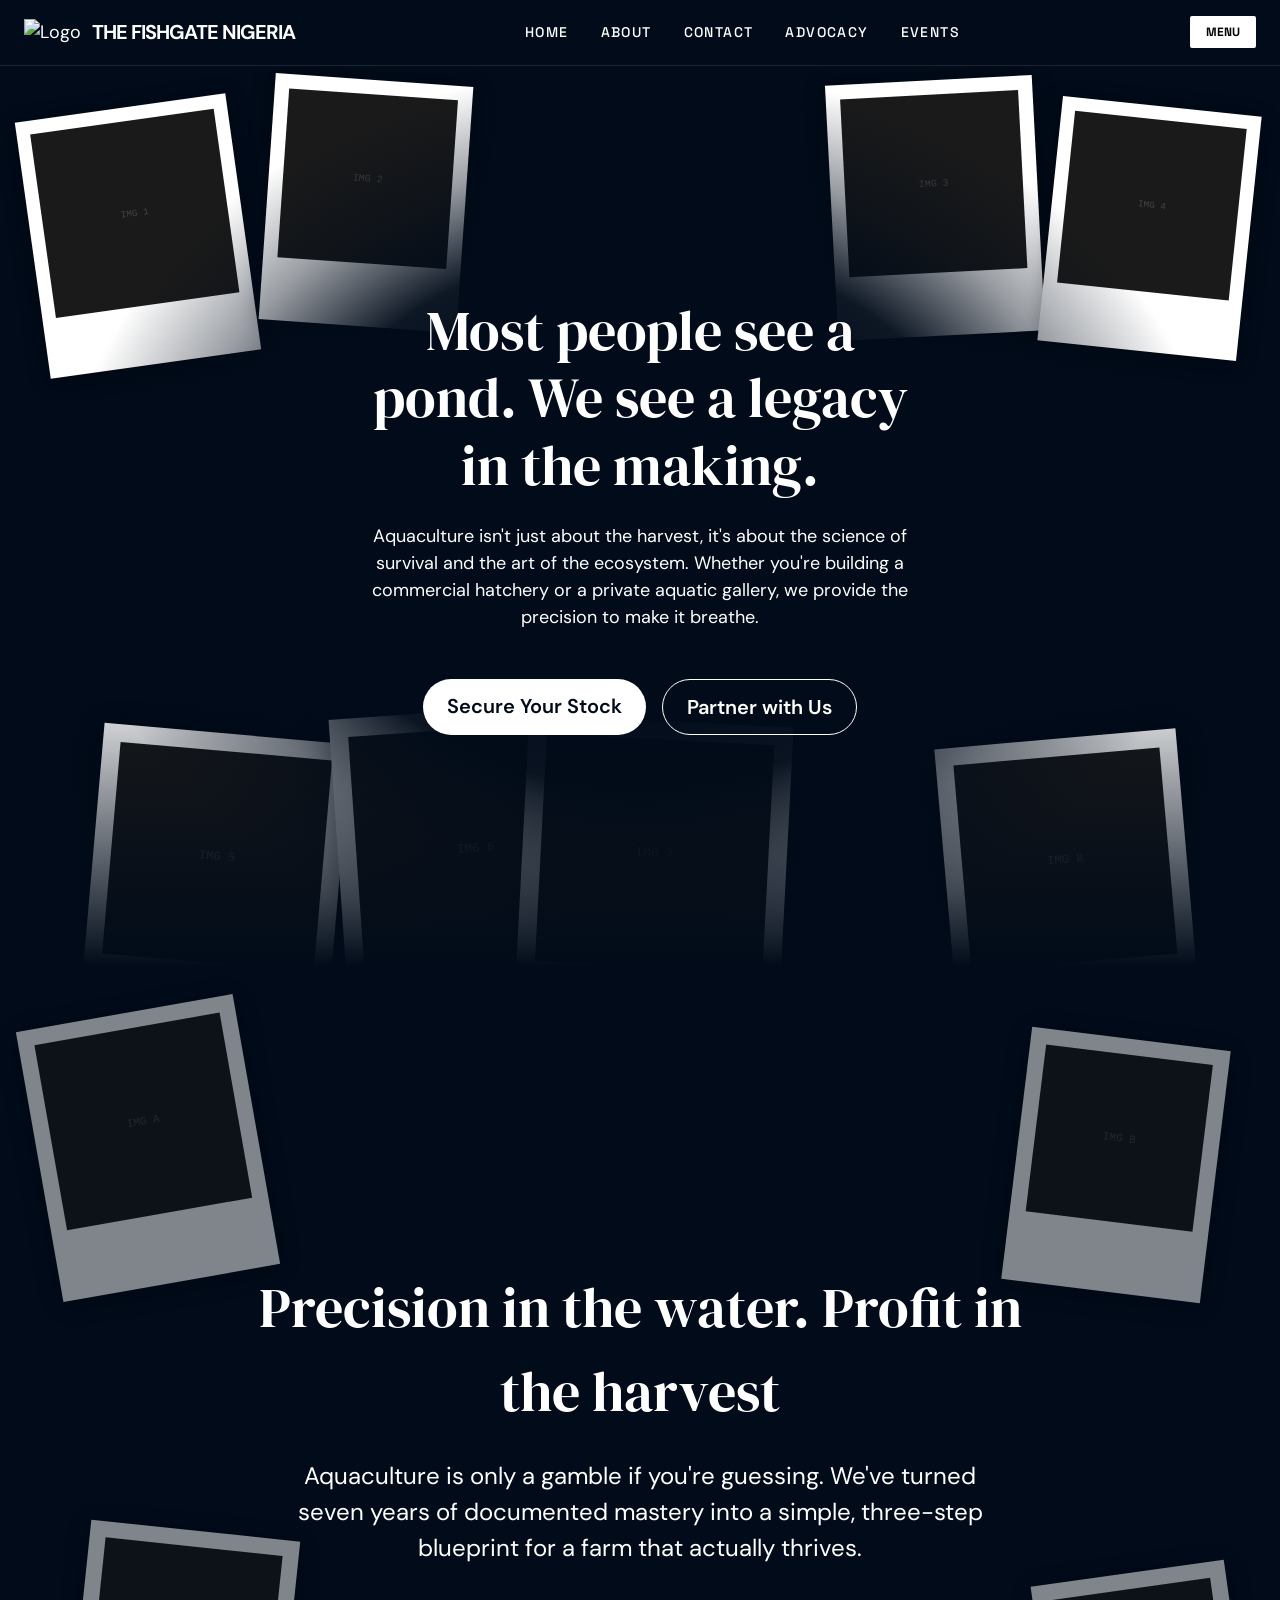
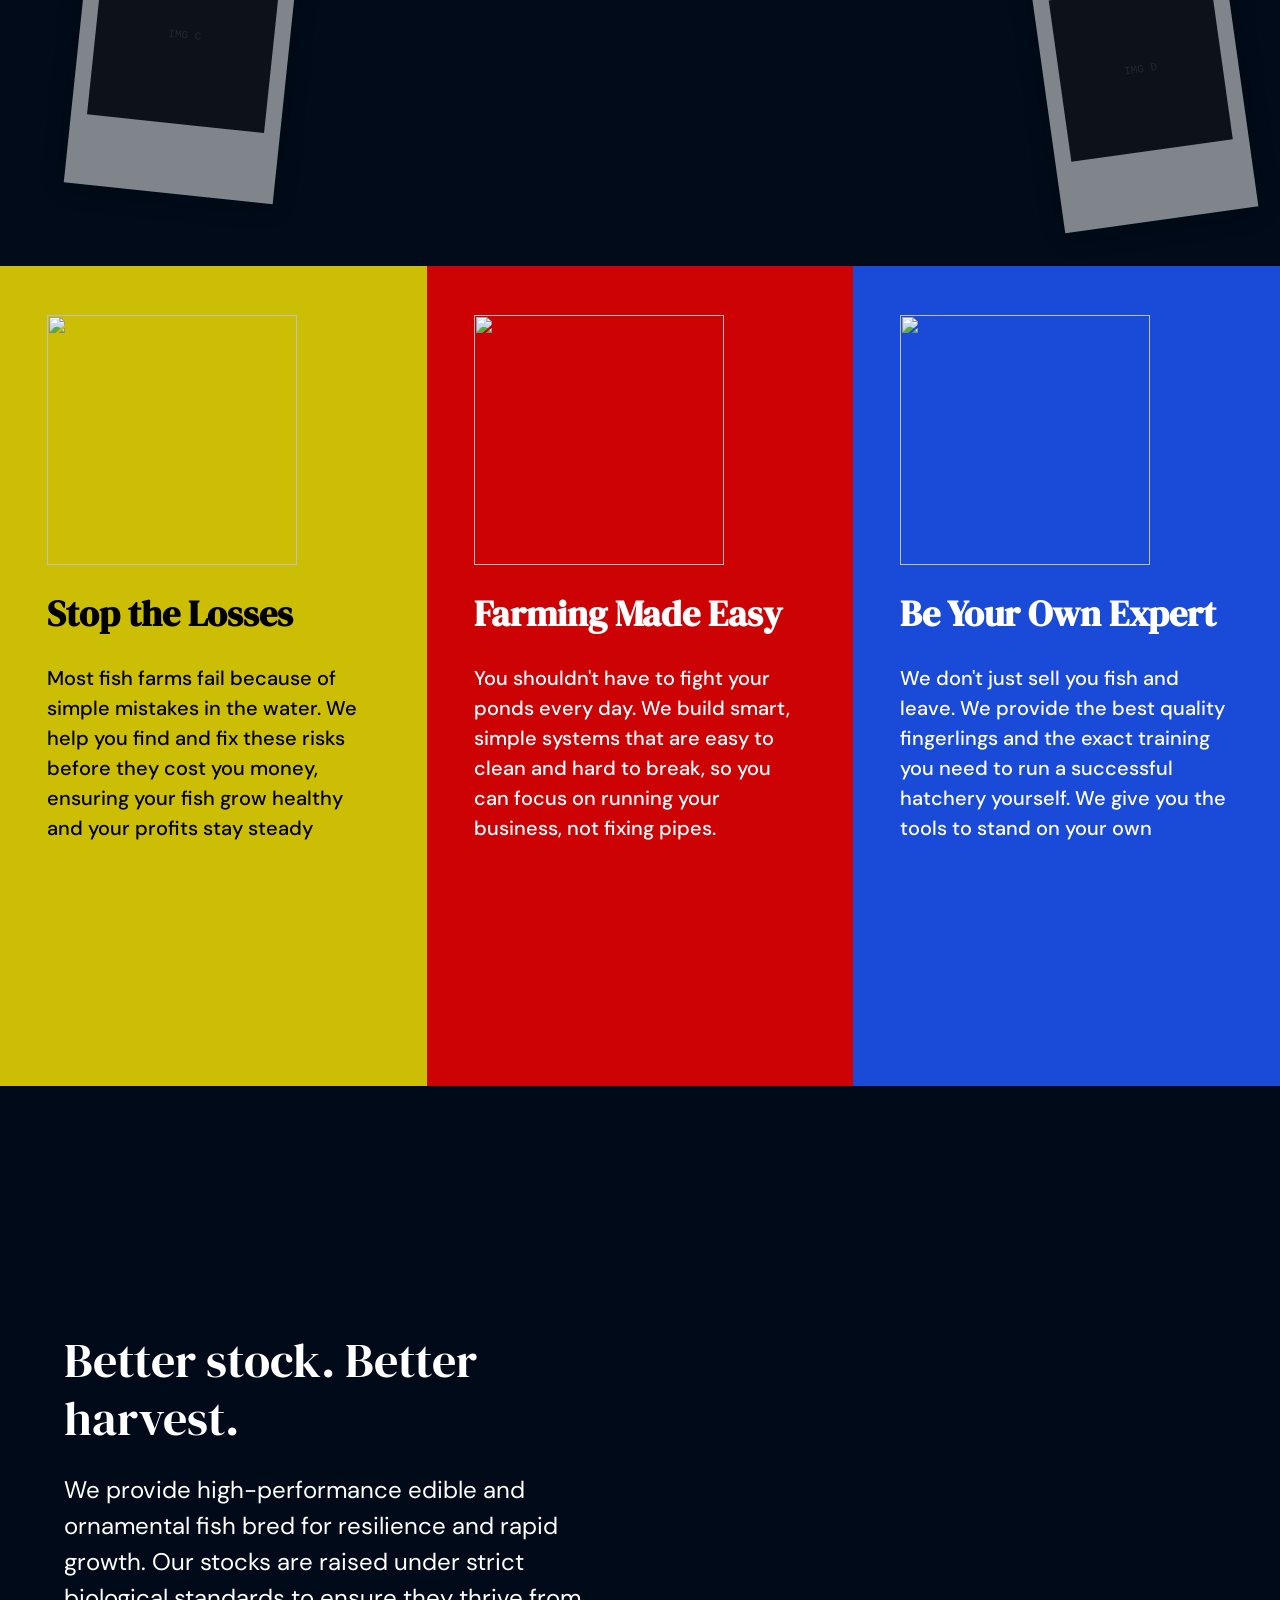
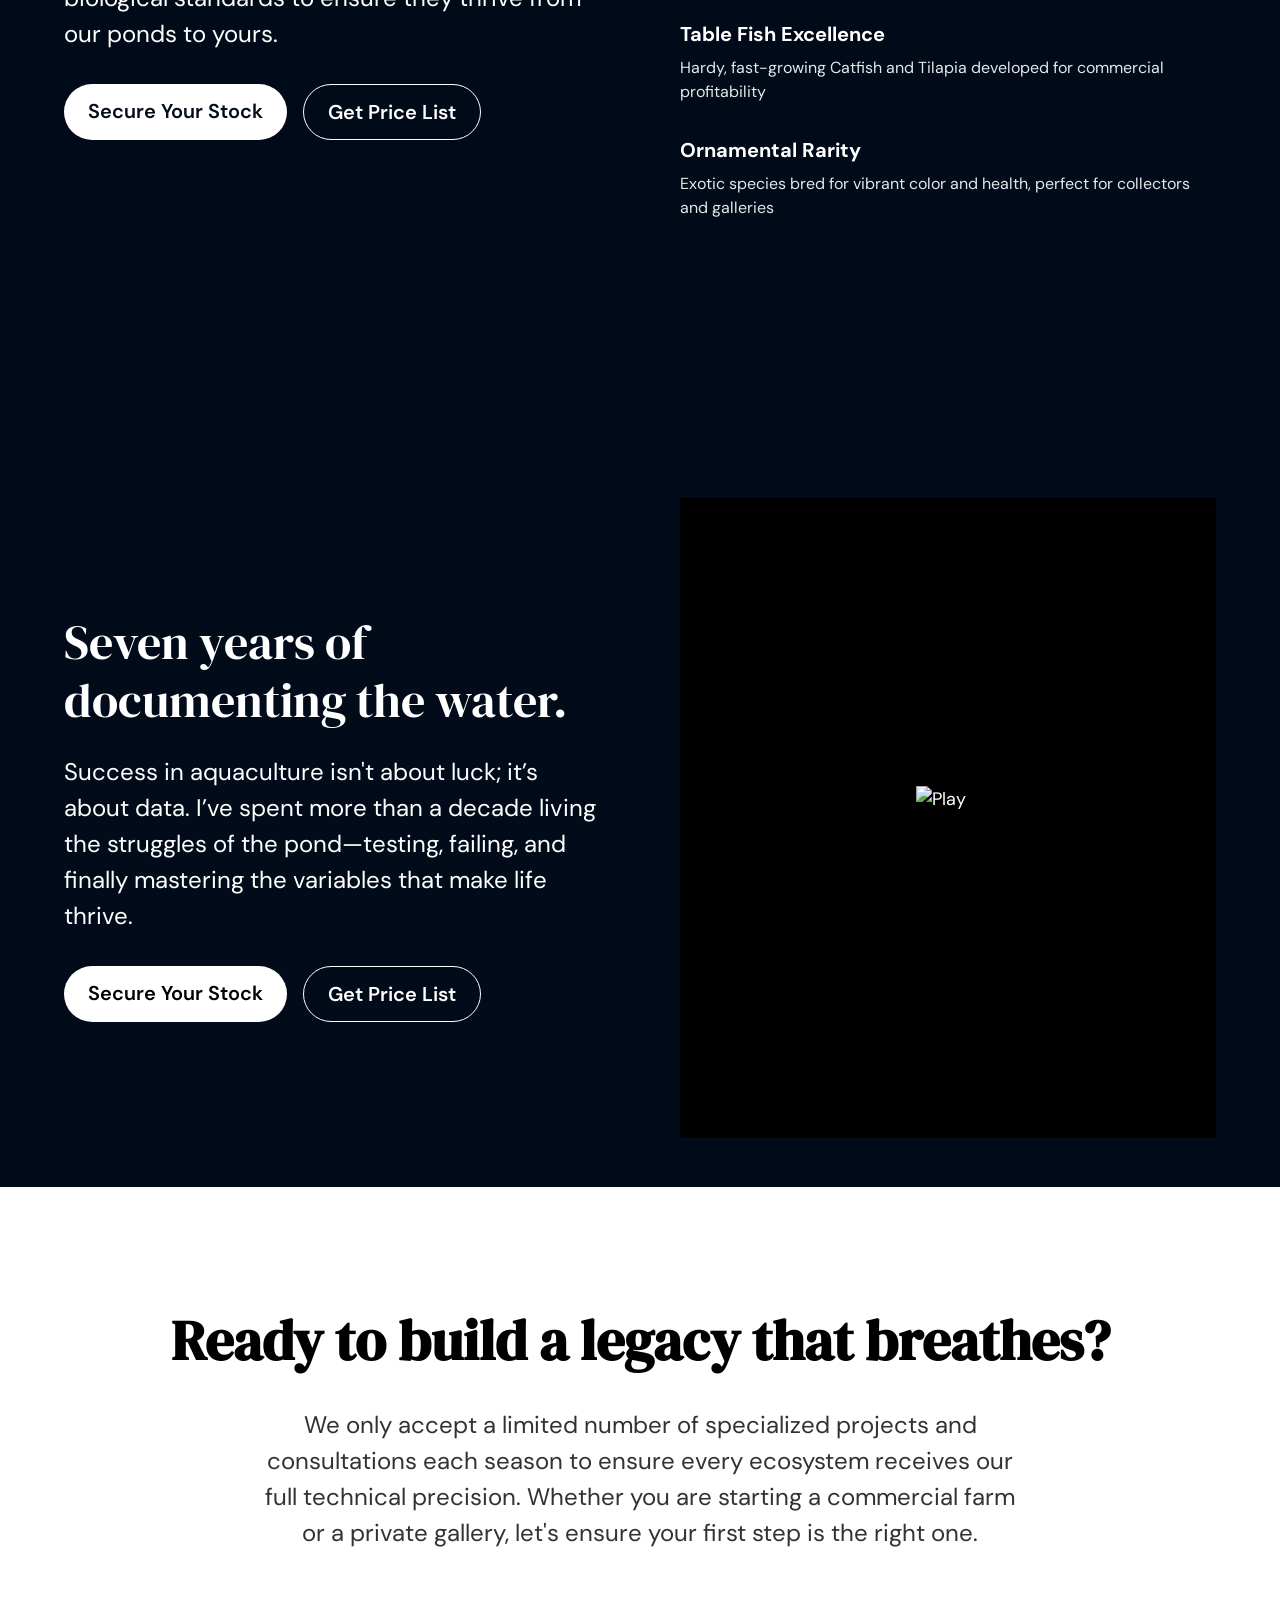
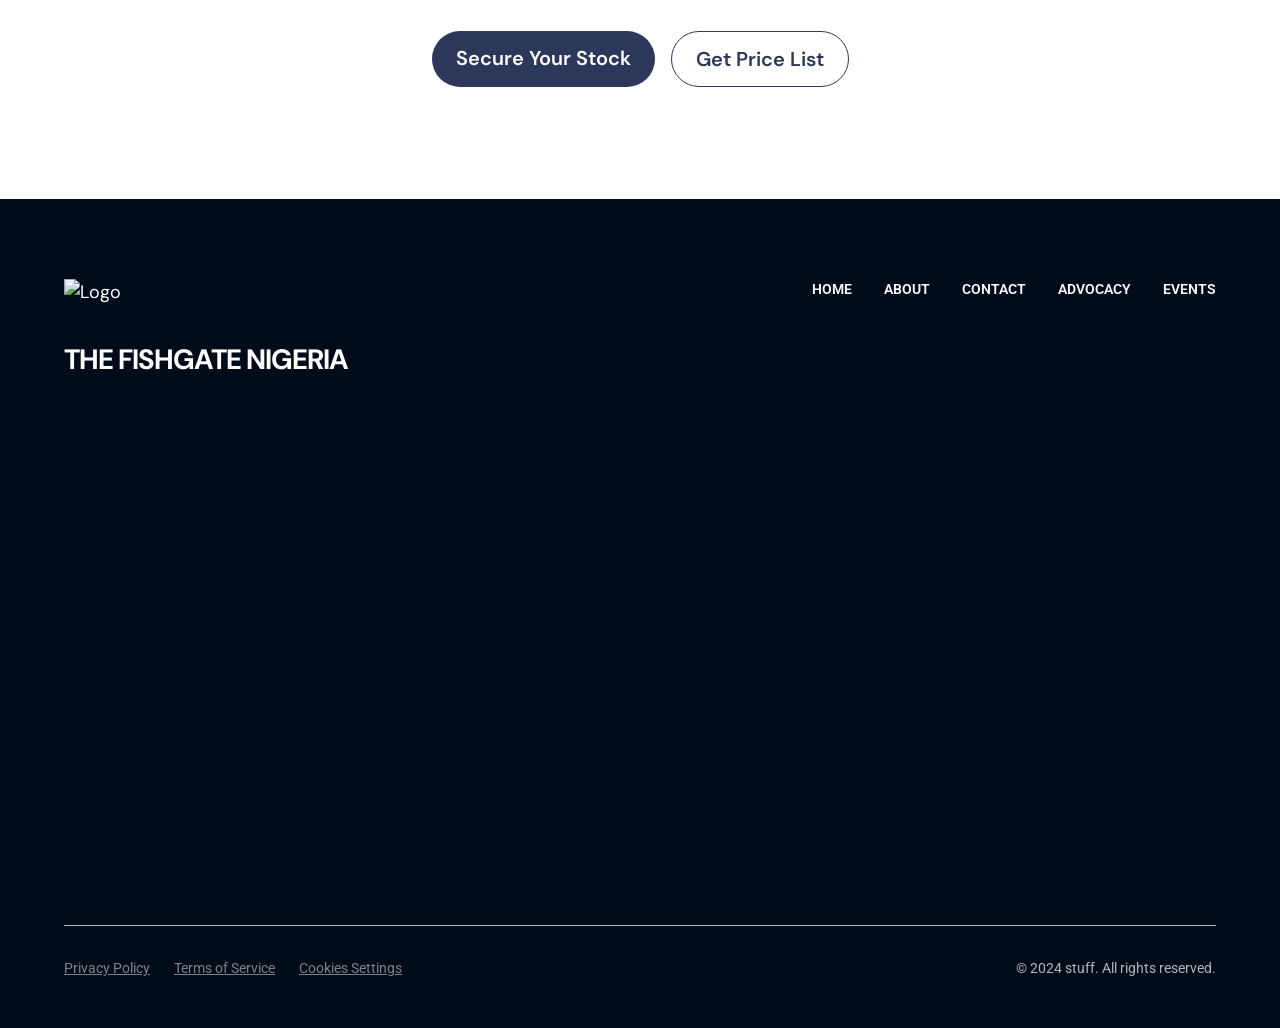
==== index.html @ c48f3483 "new commit" ====
<!DOCTYPE html>
<html lang="en">

<head>
    <meta charset="UTF-8">
    <meta name="viewport" content="width=device-width, initial-scale=1.0">
    <title>THE FISHGATE NIGERIA // PIXEL-PERFECT</title>
    <link rel="stylesheet" href="style.css">
    <!-- Scripts -->
</head>

<body>
    <header class="header">
        <div class="header-inner">
            <div class="logo-wrap">
                <img src="http://localhost:3845/assets/f2dee095d0d8ac2fba1c8d2b68cc11346307be15.svg" alt="Logo"
                    class="logo-img">
                <span class="logo-text">THE FISHGATE NIGERIA</span>
            </div>
            <nav class="nav">
                <button class="nav-close">Close</button>
                <a href="index.html" class="nav-link">Home</a>
                <a href="about.html" class="nav-link">About</a>
                <a href="contact.html" class="nav-link">Contact</a>
                <a href="advocacy.html" class="nav-link">Advocacy</a>
                <a href="events.html" class="nav-link">Events</a>
            </nav>
            <button class="menu-trigger">Menu</button>
        </div>
    </header>

    <main>
        <!-- SECTION: HERO -->
        <section class="hero">

            <div class="hero-float img-1">
                <div class="polaroid">
                    <div class="polaroid-img">
                        <!-- REPLACE WITH: <img src="assets/images/fish-1.jpg" alt=""> -->
                        <span>IMG 1</span>
                    </div>
                </div>
            </div>

            <div class="hero-float img-2">
                <div class="polaroid">
                    <div class="polaroid-img">
                        <span>IMG 2</span>
                    </div>
                </div>
            </div>

            <div class="hero-float img-3">
                <div class="polaroid">
                    <div class="polaroid-img">
                        <span>IMG 3</span>
                    </div>
                </div>
            </div>

            <div class="hero-float img-4">
                <div class="polaroid">
                    <div class="polaroid-img">
                        <span>IMG 4</span>
                    </div>
                </div>
            </div>

            <div class="hero-float img-5">
                <div class="polaroid">
                    <div class="polaroid-img">
                        <span>IMG 5</span>
                    </div>
                </div>
            </div>

            <div class="hero-float img-6">
                <div class="polaroid">
                    <div class="polaroid-img">
                        <span>IMG 6</span>
                    </div>
                </div>
            </div>

            <div class="hero-float img-7">
                <div class="polaroid">
                    <div class="polaroid-img">
                        <span>IMG 7</span>
                    </div>
                </div>
            </div>

            <div class="hero-float img-8">
                <div class="polaroid">
                    <div class="polaroid-img">
                        <span>IMG 8</span>
                    </div>
                </div>
            </div>

            <!-- CENTER TEXT -->
            <div class="hero-content">
                <h1 class="hero-title">Most people see a pond. We see a legacy in the making.</h1>
                <p class="hero-desc">Aquaculture isn't just about the harvest, it's about the science of survival and
                    the art of the ecosystem. Whether you're building a commercial hatchery or a private aquatic
                    gallery, we provide the precision to make it breathe.</p>
                <div class="hero-actions">
                    <a href="contact.html" class="hero-btn">Secure Your Stock</a>
                    <a href="contact.html" class="hero-btn hero-btn--outline">Partner with Us</a>
                </div>
            </div>

        </section>
        <!-- SECTION: PRECISION INTRO -->

        <section class="precision-intro">

            <!-- Background polaroids — decorative, no animation needed -->
            <div class="precision-float pf-1">
                <div class="polaroid">
                    <div class="polaroid-img"><span>IMG A</span></div>
                </div>
            </div>
            <div class="precision-float pf-2">
                <div class="polaroid">
                    <div class="polaroid-img"><span>IMG B</span></div>
                </div>
            </div>
            <div class="precision-float pf-3">
                <div class="polaroid">
                    <div class="polaroid-img"><span>IMG C</span></div>
                </div>
            </div>
            <div class="precision-float pf-4">
                <div class="polaroid">
                    <div class="polaroid-img"><span>IMG D</span></div>
                </div>
            </div>

            <div class="precision-content">
                <h2 class="precision-title">Precision in the water. Profit in the harvest</h2>
                <p class="precision-desc">Aquaculture is only a gamble if you're guessing. We've turned seven years of
                    documented mastery into a simple, three-step blueprint for a farm that actually thrives.</p>
            </div>

        </section>

        <!-- SECTION: FEATURE CARDS -->
        <section class="features-grid">
            <div class="feature-card" style="background-color: rgba(255, 234, 0, 0.8); color: black;">
                <img src="http://localhost:3845/assets/84d49fb0644bb023d0bf7cd655951d4447464de0.svg"
                    class="feature-icon">
                <h3 class="feature-title">Stop the Losses</h3>
                <p class="feature-desc">Most fish farms fail because of simple mistakes in the water. We help you find
                    and fix these risks before they cost you money, ensuring your fish grow healthy and your profits
                    stay steady</p>
            </div>
            <div class="feature-card" style="background-color: rgba(255, 0, 0, 0.8); color: white;">
                <img src="http://localhost:3845/assets/180e80deb52eb8489c9f6311fce9265d463c4c1a.svg"
                    class="feature-icon">
                <h3 class="feature-title">Farming Made Easy</h3>
                <p class="feature-desc">You shouldn't have to fight your ponds every day. We build smart, simple systems
                    that are easy to clean and hard to break, so you can focus on running your business, not fixing
                    pipes.</p>
            </div>
            <div class="feature-card" style="background-color: #1a4ad8; color: white;">
                <img src="http://localhost:3845/assets/d2c4a4aad97da8a85918245588d1c0fe2b9c43ca.svg"
                    class="feature-icon">
                <h3 class="feature-title">Be Your Own Expert</h3>
                <p class="feature-desc">We don't just sell you fish and leave. We provide the best quality fingerlings
                    and the exact training you need to run a successful hatchery yourself. We give you the tools to
                    stand on your own</p>
            </div>
        </section>

        <!-- SECTION: HORIZONTAL SERVICES MODULE -->
        <section class="services-module">
            <div class="services-horizontal-track">
                <!-- Layout 1: Better stock -->
                <section class="layout-467"
                    style="background-image: url('http://localhost:3845/assets/7941199e6becf38ad3eefcc0a619e80aa378f703.png'); background-color: rgba(1, 11, 25, 0.9);">
                    <div class="container section-padding grid-2">
                        <div class="col-text">
                            <h2 class="sub-title">Better stock. Better harvest.</h2>
                            <p class="sub-desc">We provide high-performance edible and ornamental fish bred for
                                resilience and
                                rapid growth. Our stocks are raised under strict biological standards to ensure they
                                thrive from
                                our ponds to yours.</p>
                            <div class="sub-actions">
                                <a href="contact.html" class="hero-btn">Secure Your Stock</a>
                                <a href="contact.html" class="hero-btn"
                                    style="background:transparent; border: 1px solid white; color: white;">Get Price
                                    List</a>
                            </div>
                        </div>
                        <div class="col-list" style="padding-top: 400px;">
                            <div class="list-item">
                                <h4>Table Fish Excellence</h4>
                                <p>Hardy, fast-growing Catfish and Tilapia developed for commercial profitability</p>
                            </div>
                            <div class="list-item">
                                <h4>Ornamental Rarity</h4>
                                <p>Exotic species bred for vibrant color and health, perfect for collectors and
                                    galleries</p>
                            </div>
                        </div>
                    </div>
                </section>

                <!-- Layout 2: Bespoke Art -->
                <section class="layout-467"
                    style="background-image: url('http://localhost:3845/assets/85583a8f3bc13cdca94390e730d8151ae54405c4.png'); background-color: rgba(26, 74, 216, 0.9);">
                    <div class="container section-padding grid-2">
                        <div class="col-text">
                            <h2 class="sub-title">Bespoke aquatic art for modern spaces.</h2>
                            <p class="sub-desc">We design and install custom luxury aquariums that serve as the focal
                                point of
                                residential and corporate interiors. Every build is a perfectly balanced ecosystem.</p>
                            <div class="sub-actions">
                                <a href="contact.html" class="hero-btn">Book a Design Consult</a>
                                <a href="about.html" class="hero-btn"
                                    style="background:transparent; border: 1px solid white; color: white;">Portfolio
                                    Gallery</a>
                            </div>
                        </div>
                        <div class="col-list" style="padding-top: 400px;">
                            <div class="list-item">
                                <h4>Custom Engineering</h4>
                                <p>Seamless integration of filtration and life-support systems into your interior decor.
                                </p>
                            </div>
                            <div class="list-item">
                                <h4>Maintenance Plans</h4>
                                <p>Professional, recurring care to keep your aquatic masterpiece pristine and healthy.
                                </p>
                            </div>
                        </div>
                    </div>
                </section>

                <!-- Layout 3: Standard Setting -->
                <section class="layout-467"
                    style="background-image: url('http://localhost:3845/assets/d417f0b9e410af0b20ac6e9144d03988f0b2a3f7.png'); background-color: rgba(255, 51, 51, 0.9);">
                    <div class="container section-padding grid-2">
                        <div class="col-text">
                            <h2 class="sub-title">Setting the standard for African aquaculture.</h2>
                            <p class="sub-desc">Beyond the farm, we are documenting the future of sustainable fishing.
                                We
                                partner with government and community bodies to drive policy and professional growth.
                            </p>
                            <div class="sub-actions">
                                <a href="advocacy.html" class="hero-btn">Learn More</a>
                                <a href="advocacy.html" class="hero-btn"
                                    style="background:transparent; border: 1px solid white; color: white;">Our
                                    Impact</a>
                            </div>
                        </div>
                        <div class="col-list" style="padding-top: 400px;">
                            <div class="list-item">
                                <h4>Policy Advocacy</h4>
                                <p>Working with regulators to ensure sustainable growth for the local fishing sector.
                                </p>
                            </div>
                            <div class="list-item">
                                <h4>Community Outreach</h4>
                                <p>Empowering youth and small-scale farmers through shared resources and knowledge.</p>
                            </div>
                        </div>
                    </div>
                </section>

                <!-- Layout 4: Mastery -->
                <section class="layout-467"
                    style="background-image: url('http://localhost:3845/assets/c2dcf49e9e12b4ab8190f5906f7bf3d91d9169e9.png'); background-color: rgba(255, 238, 51, 0.9); color: #2c3759;">
                    <div class="container section-padding grid-2">
                        <div class="col-text">
                            <h2 class="sub-title">Mastering the science of the hatchery</h2>
                            <p class="sub-desc">Stop learning through expensive mistakes. Our intensive workshops
                                provide a
                                360-degree view of hatchery management, water chemistry, and the business of
                                aquaculture.</p>
                            <div class="sub-actions">
                                <a href="events.html" class="hero-btn" style="background:#2c3759; color:white;">See
                                    Schedule</a>
                                <a href="events.html" class="hero-btn"
                                    style="background:transparent; border: 1px solid #2c3759; color: #2c3759;">Enrollment
                                    Details</a>
                            </div>
                        </div>
                        <div class="col-list" style="padding-top: 400px;">
                            <div class="list-item">
                                <h4>Hands-On Training</h4>
                                <p>Direct practice in induced breeding, egg management, and larval rearing.</p>
                            </div>
                            <div class="list-item">
                                <h4>Business Strategy</h4>
                                <p>Learn the data-driven side of farming: cost-per-kg, feed ratios, and market timing.
                                </p>
                            </div>
                        </div>
                    </div>
                </section>
            </div>
        </section>

        <!-- SECTION: ABOUT VIDEO -->
        <section class="about-video-section">
            <div class="container grid-2">
                <div class="col-text">
                    <h2 class="sub-title">Seven years of documenting the water.</h2>
                    <p class="sub-desc">Success in aquaculture isn't about luck; it’s about data. I’ve spent more than a
                        decade living the struggles of the pond—testing, failing, and finally mastering the variables
                        that make life thrive.</p>
                    <div class="sub-actions">
                        <a href="contact.html" class="hero-btn" style="background: white; color: black;">Secure Your
                            Stock</a>
                        <a href="contact.html" class="hero-btn"
                            style="background: transparent; border: 1px solid white; color: white;">Get Price List</a>
                    </div>
                </div>
                <div class="video-player">
                    <video autoPlay loop playsInline muted
                        src="/_videos/v1/555cbea19fbb188f59eb4f859bab4a8cf8347a04"></video>
                    <div class="play-indicator">
                        <img src="http://localhost:3845/assets/dc98f235eab8974f7e1ab61615aa295518d3f021.svg" alt="Play">
                    </div>
                </div>
            </div>
        </section>

        <!-- SECTION: CTA -->
        <section class="cta-section">
            <div class="container">
                <h2 class="cta-title">Ready to build a legacy that breathes?</h2>
                <p class="sub-desc" style="color: black; opacity: 0.8; max-width: 768px; margin: 0 auto 80px;">We only
                    accept a limited number of specialized projects and consultations each season to ensure every
                    ecosystem receives our full technical precision. Whether you are starting a commercial farm or a
                    private gallery, let's ensure your first step is the right one.</p>
                <div class="cta-actions">
                    <a href="contact.html" class="hero-btn" style="background:#2c3759; color:white;">Secure Your
                        Stock</a>
                    <a href="contact.html" class="hero-btn"
                        style="background:transparent; border: 1px solid #2c3759; color: #2c3759;">Get Price List</a>
                </div>
            </div>
        </section>
    </main>

    <footer class="footer">
        <div class="container">
            <div class="footer-top"
                style="display: flex; justify-content: space-between; align-items: flex-start; margin-bottom: 48px;">
                <div class="footer-brand">
                    <img src="http://localhost:3845/assets/d49533d9b1fd30c121c122c7823c9d077e0466f0.svg" alt="Logo"
                        style="height: 36px; margin-bottom: 24px;">
                    <div class="logo-text" style="font-size: 28px;">THE FISHGATE NIGERIA</div>
                </div>
                <div class="footer-links"
                    style="display: flex; gap: 32px; font-family: 'Roboto', sans-serif; font-weight: 600; font-size: 14px; text-transform: uppercase;">
                    <a href="index.html">Home</a>
                    <a href="about.html">About</a>
                    <a href="contact.html">Contact</a>
                    <a href="advocacy.html">Advocacy</a>
                    <a href="events.html">Events</a>
                </div>
            </div>

            <div class="footer-massive-logo"
                style="background-image: url('http://localhost:3845/assets/03a1f368f0390bcd98d03142f35a79299c0548bb.png');">
                The FishGate Nigeria
            </div>

            <div class="footer-bottom"
                style="margin-top: 32px; padding-top: 32px; border-top: 1px solid white; display: flex; justify-content: space-between; font-family: 'Roboto', sans-serif; font-size: 14px; opacity: 0.7;">
                <div class="footer-legal" style="display: flex; gap: 24px; text-decoration: underline;">
                    <a href="#">Privacy Policy</a>
                    <a href="#">Terms of Service</a>
                    <a href="#">Cookies Settings</a>
                </div>
                <div class="copyright">© 2024 stuff. All rights reserved.</div>
            </div>
        </div>
    </footer>

    <!-- GSAP -->
    <script src="https://cdn.jsdelivr.net/npm/gsap@3.14.1/dist/gsap.min.js"></script>
    <script src="https://cdn.jsdelivr.net/npm/gsap@3.14.1/dist/ScrollTrigger.min.js"></script>

    <!-- Your scripts — no type="module" -->
    <script src="js/mobile-nav.js"></script>
    <script src="js/hero.js"></script>
    <script src="js/features.js"></script>
    <script src="js/services.js"></script>
    <script src="js/about.js"></script>
    <script src="js/footer.js"></script>
    <script src="script.js"></script>
</body>



</html>
---- style.css ----
@import url('https://fonts.googleapis.com/css2?family=DM+Sans:ital,opsz,wght@0,9..40,100..1000;1,9..40,100..1000&family=DM+Serif+Display:ital@0;1&family=Roboto:ital,wght@0,100;0,300;0,400;0,500;0,700;0,900;1,100;1,300;1,400;1,500;1,700;1,900&family=Space+Grotesk:wght@300..700&display=swap');

:root {
    --color-bg: #010b19;
    --color-white: #ffffff;
    --color-black: #000000;
    --color-accent-yellow: rgba(255, 234, 0, 0.8);
    --color-accent-red: rgba(255, 0, 0, 0.8);
    --color-accent-blue: #1a4ad8;
    --color-navy-deep: #2c3759;
    --color-header-bg: #1f2937;
    --color-header-border: rgba(255, 255, 255, 0.1);

    --font-heading: 'DM Serif Display', serif;
    --font-body: 'DM Sans', sans-serif;
    --font-ui: 'Space Grotesk', sans-serif;
    --font-small: 'Roboto', sans-serif;

    --container-max: 1440px;
    --section-pad: 112px 64px;
    --transition-mechanical: cubic-bezier(0.16, 1, 0.3, 1);
}

/* --- GLOBAL RESET & BASE --- */
* {
    margin: 0;
    padding: 0;
    box-sizing: border-box;
}

html {
    scroll-behavior: smooth;
}

/* Fix left shift — wrap the whole page */
html,
body {
    width: 100%;
    overflow-x: hidden;
}

body {
    background-color: var(--color-bg);
    color: var(--color-white);
    font-family: var(--font-body);
    font-size: 18px;
    line-height: 1.5;
    -webkit-font-smoothing: antialiased;
    overflow-x: hidden;
}

h1,
h2,
h3 {
    font-family: var(--font-heading);
    font-weight: 400;
}

a {
    text-decoration: none;
    color: inherit;
    display: inline-block;
}

img,
video {
    display: block;
    max-width: 100%;
}

button {
    cursor: pointer;
    border: none;
    background: none;
    font-family: inherit;
}

/* --- LAYOUT UTILITIES --- */
.container {
    max-width: var(--container-max);
    margin: 0 auto;
    width: 100%;
}

.section-padding {
    padding: var(--section-pad);
}

.grid-2 {
    display: grid;
    grid-template-columns: 1fr 1fr;
    gap: 80px;
}

.flex-center {
    display: flex;
    align-items: center;
    justify-content: center;
}

/* --- HEADER --- */
.header {
    background: #010b19;
    border-bottom: 1px solid var(--color-header-border);
    padding: 16px 24px 17px;
    position: sticky;
    top: 0;
    z-index: 1000;
}

.header-inner {
    max-width: var(--container-max);
    margin: 0 auto;
    display: flex;
    justify-content: space-between;
    align-items: center;
}

.logo-wrap {
    display: flex;
    align-items: center;
    gap: 8px;
}

.logo-img {
    height: 25.776px;
    width: 60px;
}

.logo-text {
    font-family: 'DM Sans', sans-serif;
    font-weight: 700;
    font-size: 20px;
    letter-spacing: -1px;
    text-transform: uppercase;
}

.nav {
    display: flex;
    gap: 32px;
}

.nav-link {
    font-family: var(--font-ui);
    font-weight: 500;
    font-size: 14px;
    letter-spacing: 1.4px;
    text-transform: uppercase;
    transition: color 0.3s var(--transition-mechanical);
}

.nav-link:hover {
    color: var(--color-accent-yellow);
}

.menu-trigger {
    background: var(--color-white);
    color: var(--color-black);
    padding: 8px 16px;
    border-radius: 2px;
    font-family: var(--font-ui);
    font-weight: 700;
    font-size: 12px;
    text-transform: uppercase;
    transition: background-color 0.3s var(--transition-mechanical);
}

.menu-trigger:hover {
    background: var(--color-accent-yellow);
}

/* Hidden on desktop — only visible inside mobile drawer */
.nav-close {
    display: none;
}

main {
    overflow-x: hidden;
}

/* --- HERO --- */
.hero {
    position: relative;
    width: 100%;
    max-width: 1416px;
    min-height: 100vh;
    margin: 0 auto;
    display: flex;
    align-items: center;
    justify-content: center;
    overflow: visible;
    /* clips bleeding polaroids — key fix */
    margin-bottom: 0;
    padding-bottom: 0;
}


/* Hero fades into the precision section — no hard edge */
.hero::before {
    content: '';
    position: absolute;
    bottom: 0;
    left: 0;
    right: 0;
    height: 300px;
    background: linear-gradient(to bottom,
            transparent,
            var(--color-bg) 100%);
    z-index: 6;
    pointer-events: none;
}

/* Dark radial overlay protects center text */
.hero::after {
    content: '';
    position: absolute;
    inset: 0;
    background: radial-gradient(ellipse 45% 50% at center,
            #010b19 40%,
            rgba(1, 11, 25, 0.95) 60%,
            rgba(1, 11, 25, 0.4) 80%,
            rgba(1, 11, 25, 0) 100%);
    z-index: 5;
    pointer-events: none;
}

.hero-content {
    position: relative;
    z-index: 10;
    max-width: 560px;
    text-align: center;
    display: flex;
    flex-direction: column;
    align-items: center;
    gap: 24px;
}

.hero-title {
    font-size: 56px;
    line-height: 1.2;
    color: var(--color-white);
}

.hero-desc {
    font-size: 18px;
    line-height: 1.5;
    color: var(--color-white);
}

.hero-actions {
    display: flex;
    gap: 16px;
    justify-content: center;
    margin-top: 24px;
}

.hero-btn {
    background: var(--color-white);
    color: var(--color-bg);
    padding: 12px 24px;
    border-radius: 50px;
    font-weight: 600;
    font-size: 20px;
    transition: all 0.3s var(--transition-mechanical);
}

.hero-btn:hover {
    transform: translateY(-2px);
    filter: brightness(1.1);
}

.hero-btn--outline {
    background: transparent;
    border: 1px solid #fff;
    color: var(--color-white);
}

/* --- POLAROID FLOATS --- */
.hero-float {
    position: absolute;
    z-index: 1;
    pointer-events: none;
}

.hero-float .polaroid {
    pointer-events: all;
}

/* Push images toward edges — no negative values that cause overflow */
/* Top polaroids — pushed wide and high, feel distant */
.img-1 {
    top: 2%;
    left: 1%;
    transform: rotate(-8deg) scale(0.85);
}

.img-2 {
    top: 0%;
    left: 20%;
    transform: rotate(4deg) scale(0.9);
}

.img-3 {
    top: 0%;
    right: 18%;
    transform: rotate(-3deg) scale(0.9);
}

.img-4 {
    top: 2%;
    right: 1%;
    transform: rotate(6deg) scale(0.85);
}

/* Bottom polaroids — pulled inward and larger, feel closer, lead eye down */
.img-5 {
    bottom: -60px;
    left: 8%;
    transform: rotate(5deg) scale(1.1);
}

.img-6 {
    bottom: -60px;
    left: 28%;
    transform: rotate(-4deg) scale(1.15);
}

.img-7 {
    bottom: -60px;
    left: 42%;
    transform: rotate(3deg) scale(1.15);
}

.img-8 {
    bottom: -60px;
    right: 8%;
    transform: rotate(-5deg) scale(1.1);
}

/* Polaroid frame */
.polaroid {
    background: #fff;
    padding: 16px 16px 70px 16px;
    box-shadow: 0 4px 24px rgba(0, 0, 0, 0.35);
    display: flex;
    flex-direction: column;
    align-items: center;
}

.polaroid-img {
    width: 100%;
    aspect-ratio: 1 / 1;
    background: #1a1a1a;
    display: flex;
    align-items: center;
    justify-content: center;
    overflow: hidden;
}

.polaroid-img span {
    color: #444;
    font-size: 11px;
    font-family: monospace;
}

/* When real images are added */
.polaroid-img img {
    width: 100%;
    height: 100%;
    object-fit: cover;
    display: block;
}

/* Individual polaroid sizes */
.img-1 .polaroid {
    width: 250px;
}

.img-2 .polaroid {
    width: 220px;
}

.img-3 .polaroid {
    width: 230px;
}

.img-4 .polaroid {
    width: 235px;
}

.img-5 .polaroid {
    width: 225px;
}

.img-6 .polaroid {
    width: 240px;
}

.img-7 .polaroid {
    width: 230px;
}

.img-8 .polaroid {
    width: 220px;
}

/* --- PRECISION INTRO --- */
.precision-intro {
    min-height: 100vh;
    background: var(--color-bg);
    display: flex;
    align-items: center;
    justify-content: center;
    text-align: center;
    position: relative;
    z-index: 20;
    margin-top: 0;
    padding-top: 0;
    will-change: transform, opacity;
}


.precision-content {
    max-width: 812px;
}

.precision-title {
    font-size: 56px;
    margin-bottom: 24px;
}

.precision-desc {
    font-size: 24px;
    max-width: 736px;
    margin: 0 auto;
}

.precision-float {
    position: absolute;
    z-index: 0;
    pointer-events: none;
    opacity: 0.5;
    /* dimmed so text stays readable */
}

.precision-content {
    position: relative;
    z-index: 2;
    /* text sits above the background polaroids */
    max-width: 812px;
}

/* Position them loosely around the edges */
.pf-1 {
    top: 5%;
    left: 3%;
    transform: rotate(-10deg);
}

.pf-2 {
    top: 8%;
    right: 5%;
    transform: rotate(7deg);
}

.pf-3 {
    bottom: 8%;
    left: 6%;
    transform: rotate(6deg);
}

.pf-4 {
    bottom: 5%;
    right: 3%;
    transform: rotate(-8deg);
}

.pf-1 .polaroid {
    width: 220px;
}

.pf-2 .polaroid {
    width: 200px;
}

.pf-3 .polaroid {
    width: 210px;
}

.pf-4 .polaroid {
    width: 195px;
}

/* --- FEATURE CARDS --- */
.features-grid {
    display: flex;
    height: 820px;
    position: relative;
    z-index: 10;
    background: var(--color-bg);
    /* solid bg so it fully covers precision-intro as it scrolls over */
}

.feature-card {
    flex: 1;
    padding: 49px 47px;
    display: flex;
    flex-direction: column;
    gap: 31px;
}

.feature-icon {
    width: 250px;
    height: 250px;
}

.feature-title {
    font-weight: 700;
    font-size: 36px;
    line-height: 1;
}

.feature-desc {
    font-weight: 500;
    font-size: 20px;
}

/* Target the gsap pin wrapper directly */
.pin-spacer:has(.precision-intro) {
    z-index: 1 !important;
}


/* --- SERVICES HORIZONTAL --- */
.services-module {
    width: 100%;
    height: 100vh;
    overflow: visible;
    position: relative;
    background: var(--color-bg);
}

.services-horizontal-track {
    display: flex;
    width: 400vw;
    height: 100%;
    will-change: transform;
}

.layout-467 {
    width: 100vw;
    height: 100vh;
    flex-shrink: 0;
    position: relative;
    background-size: cover;
    background-position: center;
    background-repeat: no-repeat;
    display: flex;
    align-items: center;
    overflow: visible;
}

.col-text {
    display: flex;
    flex-direction: column;
    justify-content: center;
}

.sub-title {
    font-size: 48px;
    line-height: 1.2;
    margin-bottom: 24px;
}

.sub-desc {
    font-size: 24px;
    line-height: 1.5;
    margin-bottom: 32px;
}

.sub-actions {
    display: flex;
    gap: 16px;
}

.col-list {
    display: flex;
    flex-direction: column;
    justify-content: flex-end;
}

.list-item {
    margin-bottom: 32px;
}

.list-item h4 {
    font-family: var(--font-body);
    font-weight: 700;
    font-size: 20px;
    line-height: 1.4;
    margin-bottom: 8px;
}

.list-item p {
    font-size: 16px;
    line-height: 1.5;
    opacity: 0.9;
}

/* --- ABOUT VIDEO --- */
.about-video-section {
    padding: 112px 64px 49px;
}

.video-player {
    flex: 1;
    height: 640px;
    position: relative;
    background: #000;
}

.video-player video {
    width: 100%;
    height: 100%;
    object-fit: cover;
}

.play-indicator {
    position: absolute;
    top: 50%;
    left: 50%;
    transform: translate(-50%, -50%);
    width: 64px;
    height: 64px;
    pointer-events: none;
}

/* --- CTA --- */
.cta-section {
    padding: 112px 0;
    background: var(--color-white);
    color: var(--color-black);
    text-align: center;
}

.cta-title {
    font-size: 56px;
    font-weight: 700;
    margin-bottom: 24px;
}

.cta-actions {
    display: flex;
    gap: 16px;
    justify-content: center;
}

/* --- FOOTER --- */
.footer {
    background: var(--color-bg);
    padding: 80px 64px 49px;
}

.footer-massive-logo {
    font-size: 128px;
    text-align: center;
    padding: 40px 0;
    background-size: cover;
    background-clip: text;
    -webkit-background-clip: text;
    color: transparent;
    font-family: var(--font-heading);
}

.footer-bottom {
    margin-top: 32px;
    padding-top: 32px;
    border-top: 1px solid rgba(255, 255, 255, 0.2);
    display: flex;
    justify-content: space-between;
}

.footer-legal {
    display: flex;
    gap: 24px;
}

.footer-legal a {
    text-decoration: underline;
    opacity: 0.7;
}

/* --- RESPONSIVE --- */
@media (max-width: 1024px) {
    .grid-2 {
        grid-template-columns: 1fr;
        gap: 40px;
    }

    .section-padding {
        padding: 64px 24px;
    }

    .hero-title {
        font-size: 36px;
    }

    .col-list {
        padding-top: 0 !important;
    }

    .features-grid {
        flex-direction: column;
        height: auto;
    }

    .footer-top {
        flex-direction: column;
        gap: 32px;
    }
}

/* ==============================================
   MOBILE — 768px and below
   ============================================== */
@media (max-width: 768px) {

    /* --- FLOATING BOTTOM NAVBAR --- */
    .nav {
        position: fixed;
        bottom: 88px;
        /* Sits above the trigger */
        left: 50%;
        transform: translateX(-50%) translateY(20px) scale(0.95);
        width: calc(100% - 48px);
        max-width: 320px;
        background: rgba(1, 11, 25, 0.95);
        border: 1px solid rgba(255, 255, 255, 0.1);
        border-radius: 20px;
        padding: 24px;
        flex-direction: column;
        align-items: center;
        justify-content: center;
        gap: 8px;
        z-index: 9999;
        opacity: 0;
        pointer-events: none;
        box-shadow: 0 20px 40px rgba(0, 0, 0, 0.6);
        backdrop-filter: blur(20px);
        -webkit-backdrop-filter: blur(20px);
        transition: all 0.4s var(--transition-mechanical);
    }

    .nav.is-open {
        opacity: 1;
        pointer-events: auto;
        transform: translateX(-50%) translateY(0) scale(1);
    }

    .nav-link {
        font-size: 18px;
        letter-spacing: 1.5px;
        padding: 12px 24px;
        min-height: 44px;
        display: flex;
        align-items: center;
        justify-content: center;
        width: 100%;
        border-radius: 8px;
        transition: background 0.3s ease;
    }

    .nav-link:active {
        background: rgba(255, 255, 255, 0.05);
    }

    .nav-link--active {
        color: var(--color-accent-yellow);
        background: rgba(255, 234, 0, 0.05);
    }

    /* Floating Pill Trigger */
    .menu-trigger {
        position: fixed;
        bottom: 24px;
        left: 50%;
        transform: translateX(-50%);
        display: flex;
        align-items: center;
        justify-content: center;
        width: calc(100% - 48px);
        max-width: 380px;
        padding: 0 32px;
        min-height: 54px;
        background: rgba(1, 11, 25, 0.9);
        border: 1px solid rgba(255, 255, 255, 0.15);
        color: var(--color-white);
        border-radius: 50px;
        font-family: var(--font-ui);
        font-weight: 700;
        font-size: 15px;
        letter-spacing: 2px;
        text-transform: uppercase;
        box-shadow: 0 10px 30px rgba(0, 0, 0, 0.5);
        backdrop-filter: blur(12px);
        z-index: 10000;
        transition: transform 0.2s ease, background 0.3s ease;
    }

    .menu-trigger:active {
        transform: translateX(-50%) scale(0.95);
    }

    /* Hide the standalone close button since the pill turns into 'Close' via JS */
    .nav-close {
        display: none !important;
    }

    /* --- HEADER --- */
    .header {
        padding: 12px 16px;
    }

    .logo-text {
        font-size: 16px;
    }

    .logo-img {
        height: 22px;
        width: auto;
    }

    /* --- HERO --- */
    .hero {
        min-height: 85vh;
        padding: 0 20px;
    }

    .hero-content {
        max-width: 100%;
        gap: 20px;
    }

    .hero-title {
        font-size: 32px;
        line-height: 1.2;
    }

    .hero-desc {
        font-size: 16px;
        line-height: 1.6;
    }

    .hero-actions {
        flex-direction: column;
        gap: 12px;
        width: 100%;
        margin-top: 16px;
    }

    .hero-btn {
        font-size: 16px;
        padding: 14px 28px;
        min-height: 48px;
        text-align: center;
        width: 100%;
    }

    /* Hide polaroids on mobile — they overflow and clutter */
    .hero-float {
        display: none;
    }

    .hero::after {
        background: rgba(1, 11, 25, 0.85);
    }

    /* --- PRECISION INTRO --- */
    .precision-intro {
        min-height: 70vh;
        padding: 0 20px;
    }

    .precision-title {
        font-size: 32px;
        margin-bottom: 20px;
    }

    .precision-desc {
        font-size: 18px;
    }

    .precision-float {
        display: none;
    }

    /* --- FEATURE CARDS --- */
    .features-grid {
        flex-direction: column;
        height: auto;
    }

    .feature-card {
        padding: 40px 24px;
        gap: 20px;
    }

    .feature-icon {
        width: 160px;
        height: 160px;
    }

    .feature-title {
        font-size: 28px;
    }

    .feature-desc {
        font-size: 17px;
    }

    /* --- SERVICES HORIZONTAL SCROLL --- */
    .services-module {
        height: auto;
        overflow: visible;
    }

    .services-horizontal-track {
        display: flex;
        flex-direction: column;
        width: 100%;
    }

    .layout-467 {
        width: 100%;
        height: auto;
        min-height: auto;
    }

    .layout-467 .container {
        padding: 40px 20px;
    }

    .layout-467 .grid-2 {
        grid-template-columns: 1fr;
        gap: 32px;
    }

    .sub-title {
        font-size: 30px;
        margin-bottom: 16px;
    }

    .sub-desc {
        font-size: 17px;
        margin-bottom: 24px;
    }

    .sub-actions {
        flex-direction: column;
        gap: 12px;
    }

    .sub-actions .hero-btn {
        width: 100%;
        text-align: center;
    }

    .col-list {
        padding-top: 0 !important;
    }

    .list-item h4 {
        font-size: 18px;
    }

    .list-item p {
        font-size: 15px;
    }

    /* --- ABOUT VIDEO --- */
    .about-video-section {
        padding: 40px 20px 24px;
    }

    .about-video-section .grid-2 {
        grid-template-columns: 1fr;
        gap: 32px;
    }

    .video-player {
        height: 240px;
    }

    /* --- CTA --- */
    .cta-section {
        padding: 48px 20px;
    }

    .cta-title {
        font-size: 32px;
        margin-bottom: 16px;
    }

    .cta-section .sub-desc {
        font-size: 16px;
        margin-bottom: 40px !important;
    }

    .cta-actions {
        flex-direction: column;
        gap: 12px;
        align-items: center;
    }

    .cta-actions .hero-btn {
        width: 100%;
        max-width: 320px;
        text-align: center;
    }

    /* --- FOOTER --- */
    .footer {
        padding: 32px 20px 24px;
    }

    .footer-top {
        flex-direction: column !important;
        gap: 32px !important;
        align-items: flex-start !important;
        margin-bottom: 32px !important;
    }

    .footer-links {
        flex-wrap: wrap !important;
        gap: 16px 24px !important;
    }

    .footer-links a {
        min-height: 44px;
        display: flex;
        align-items: center;
    }

    .footer-massive-logo {
        font-size: 48px;
        padding: 24px 0;
    }

    .footer-bottom {
        flex-direction: column !important;
        gap: 16px !important;
        text-align: center;
    }

    .footer-legal {
        flex-wrap: wrap !important;
        justify-content: center !important;
        gap: 12px 20px !important;
    }

    .footer-legal a {
        min-height: 44px;
        display: flex;
        align-items: center;
    }

    /* --- LAYOUT UTILITIES --- */
    .grid-2 {
        grid-template-columns: 1fr;
        gap: 32px;
    }

    .section-padding {
        padding: 40px 20px;
    }
}
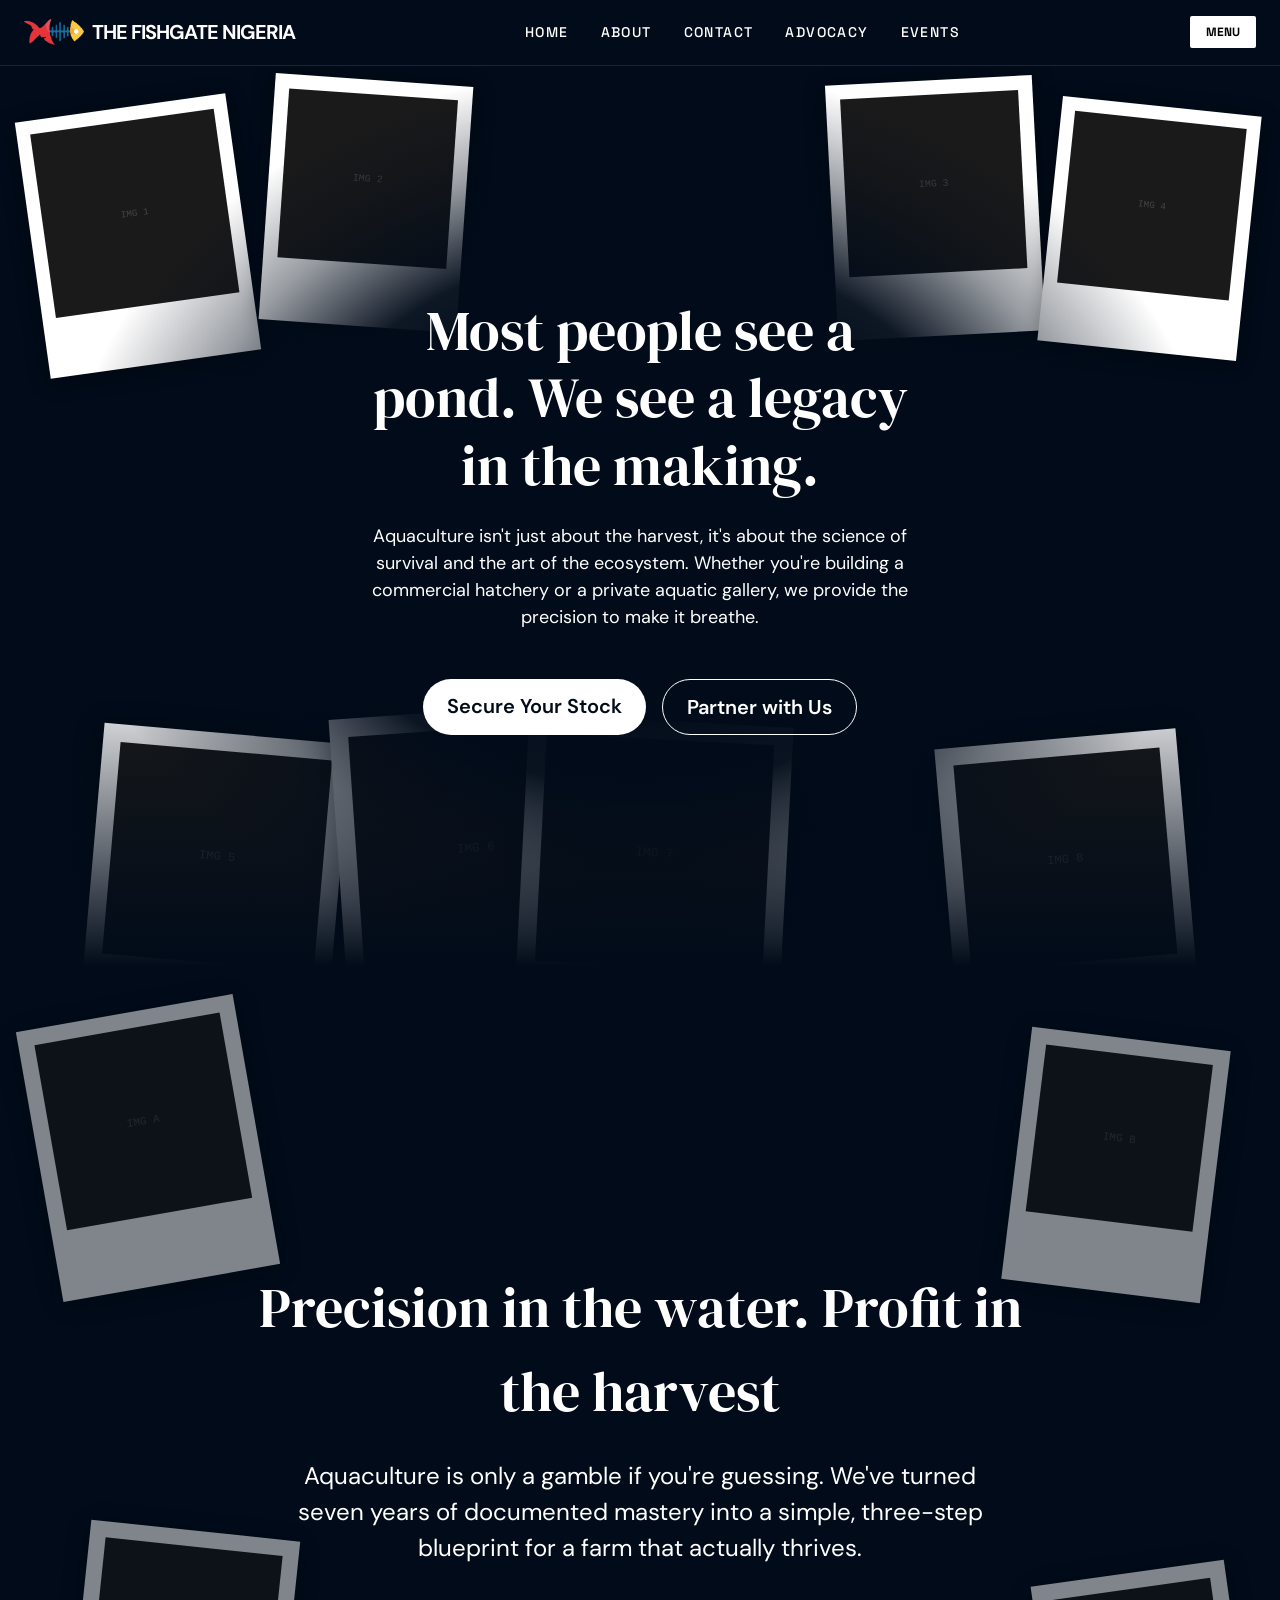
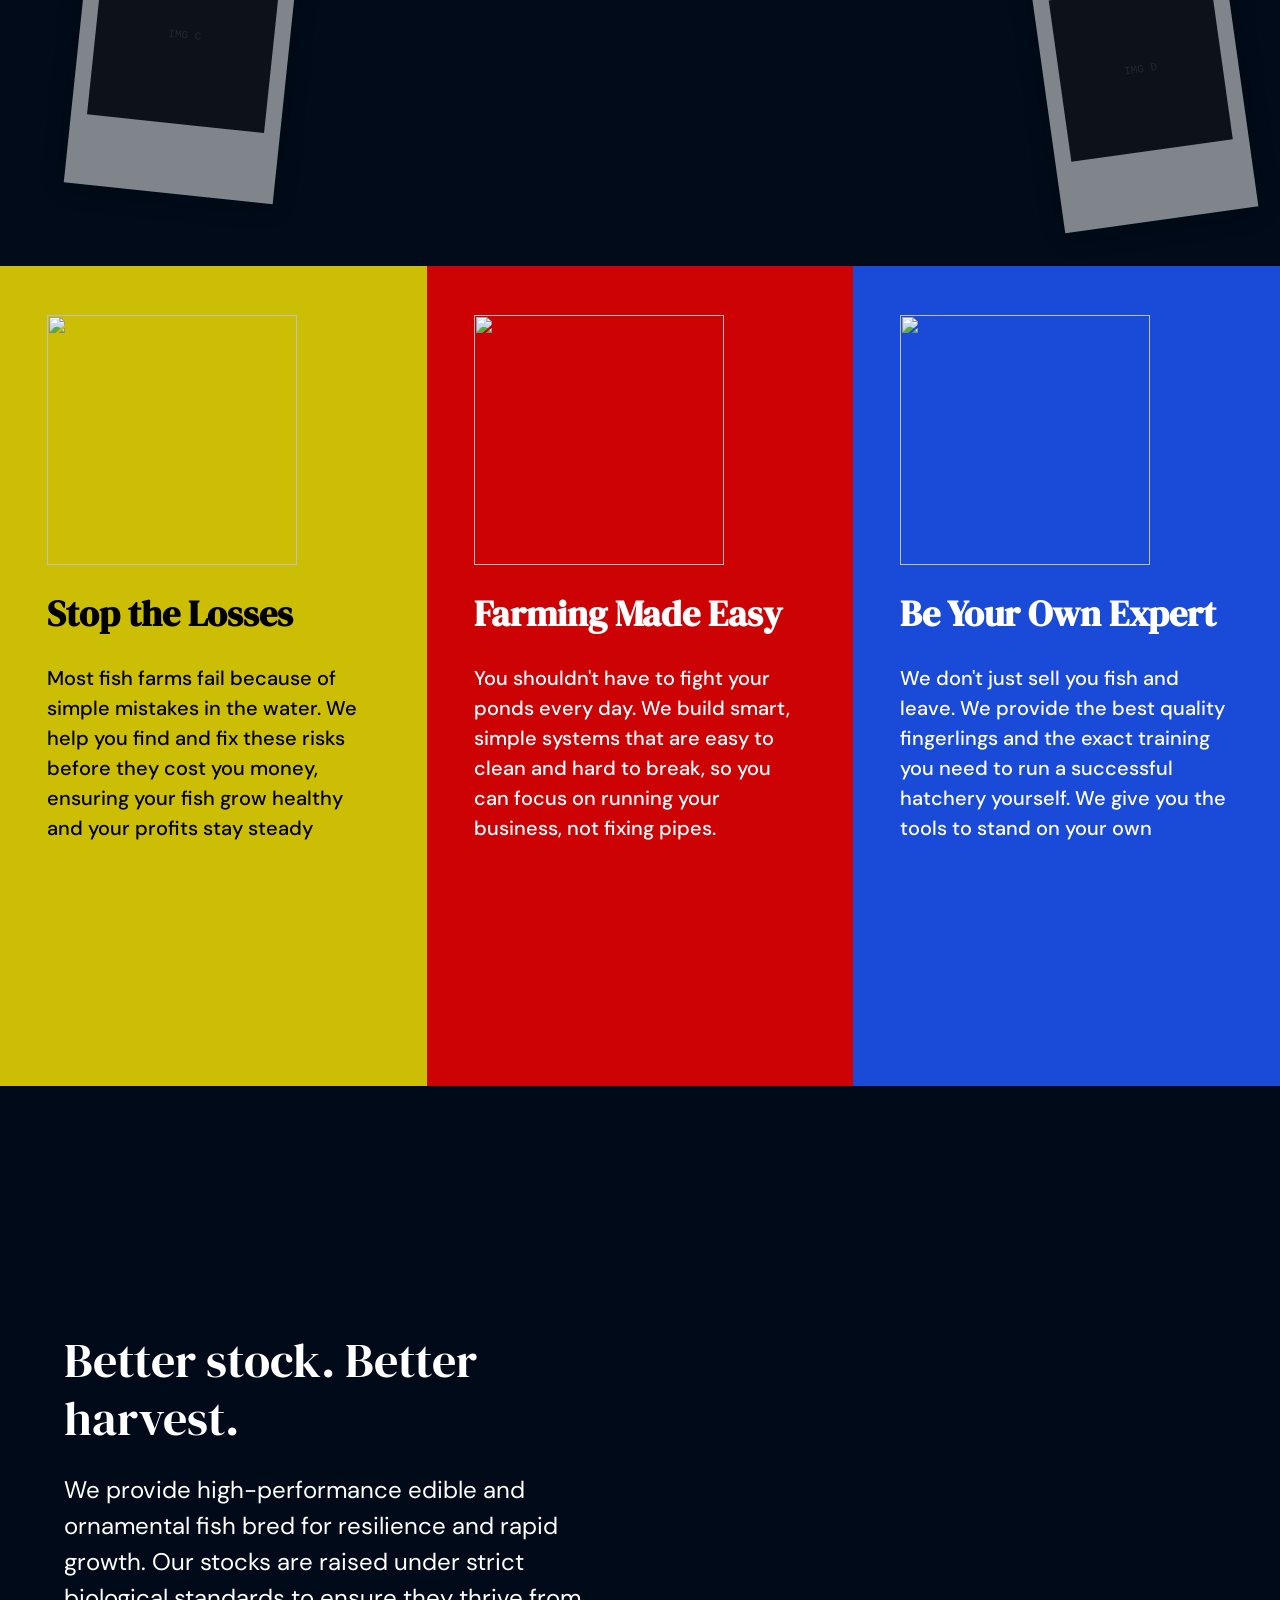
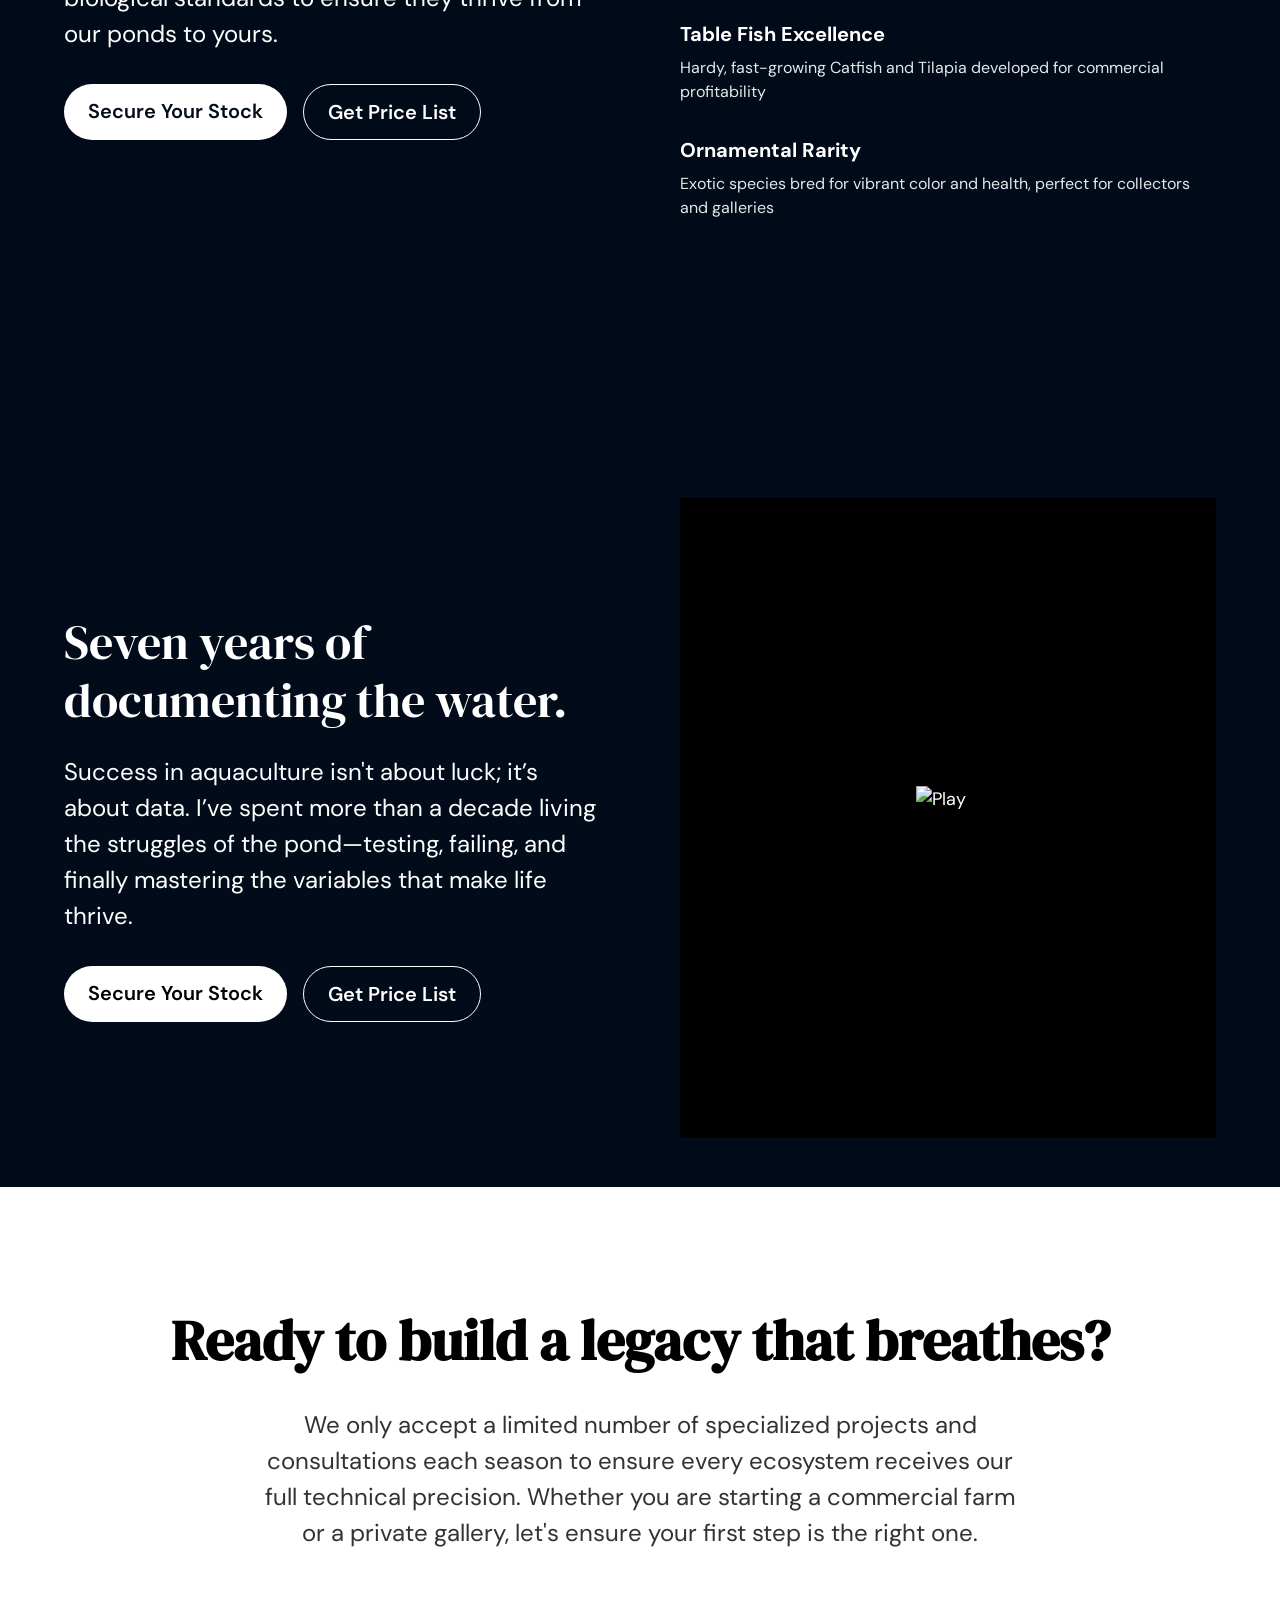
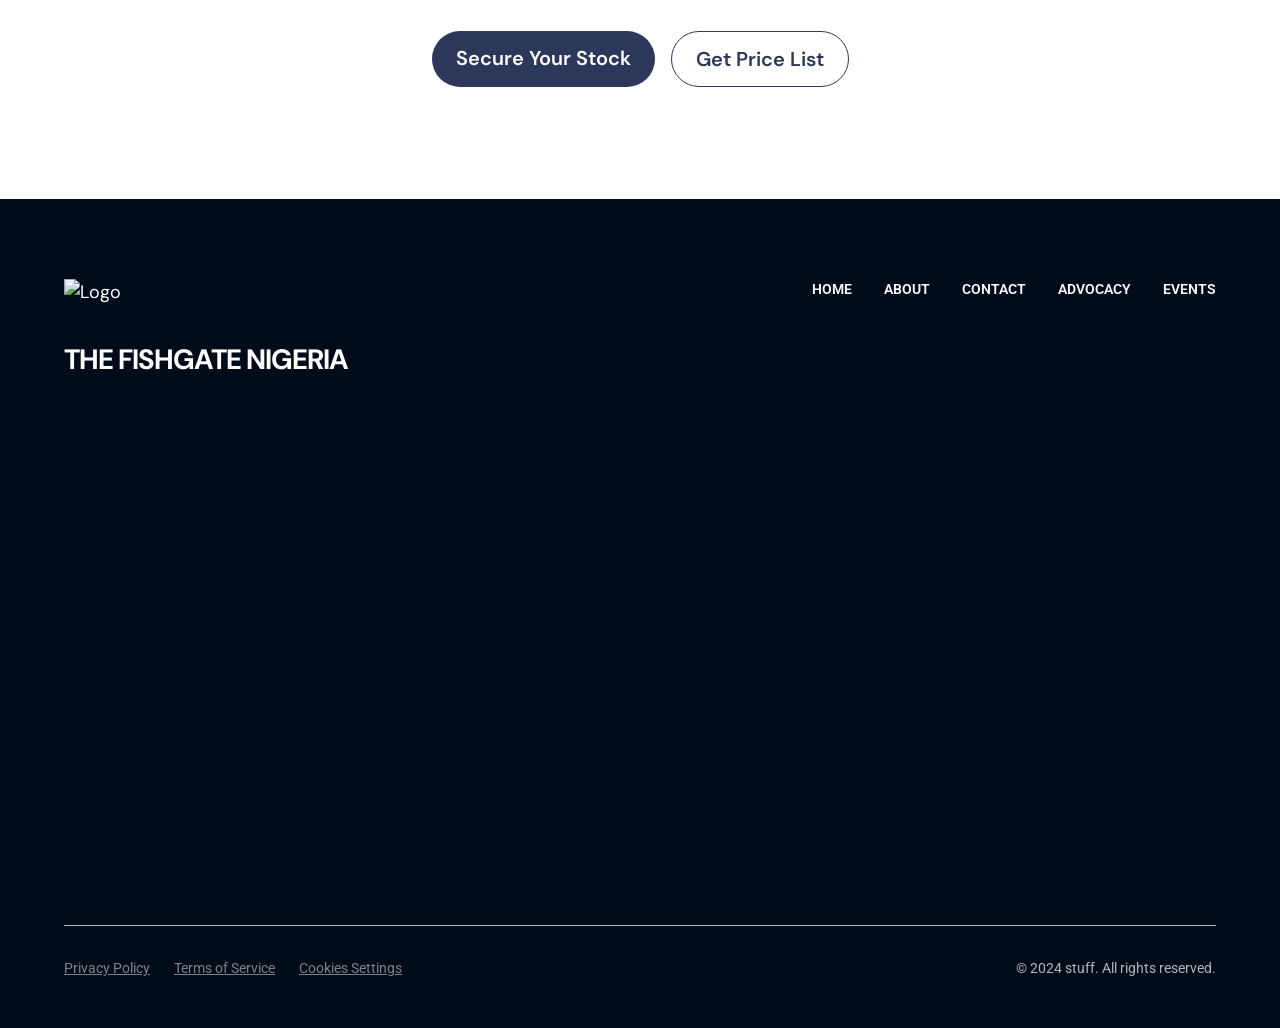
==== commit 5851ccb3: "adjustment of logo things" ====
--- a/index.html
+++ b/index.html
@@ -4,16 +4,16 @@
 <head>
     <meta charset="UTF-8">
     <meta name="viewport" content="width=device-width, initial-scale=1.0">
-    <title>THE FISHGATE NIGERIA // PIXEL-PERFECT</title>
+    <title>Home</title>
     <link rel="stylesheet" href="style.css">
-    <!-- Scripts -->
+  
 </head>
 
 <body>
     <header class="header">
         <div class="header-inner">
             <div class="logo-wrap">
-                <img src="http://localhost:3845/assets/f2dee095d0d8ac2fba1c8d2b68cc11346307be15.svg" alt="Logo"
+                <img src="fishgate visual assets/FISHGATE logo.png" alt="Logo"
                     class="logo-img">
                 <span class="logo-text">THE FISHGATE NIGERIA</span>
             </div>
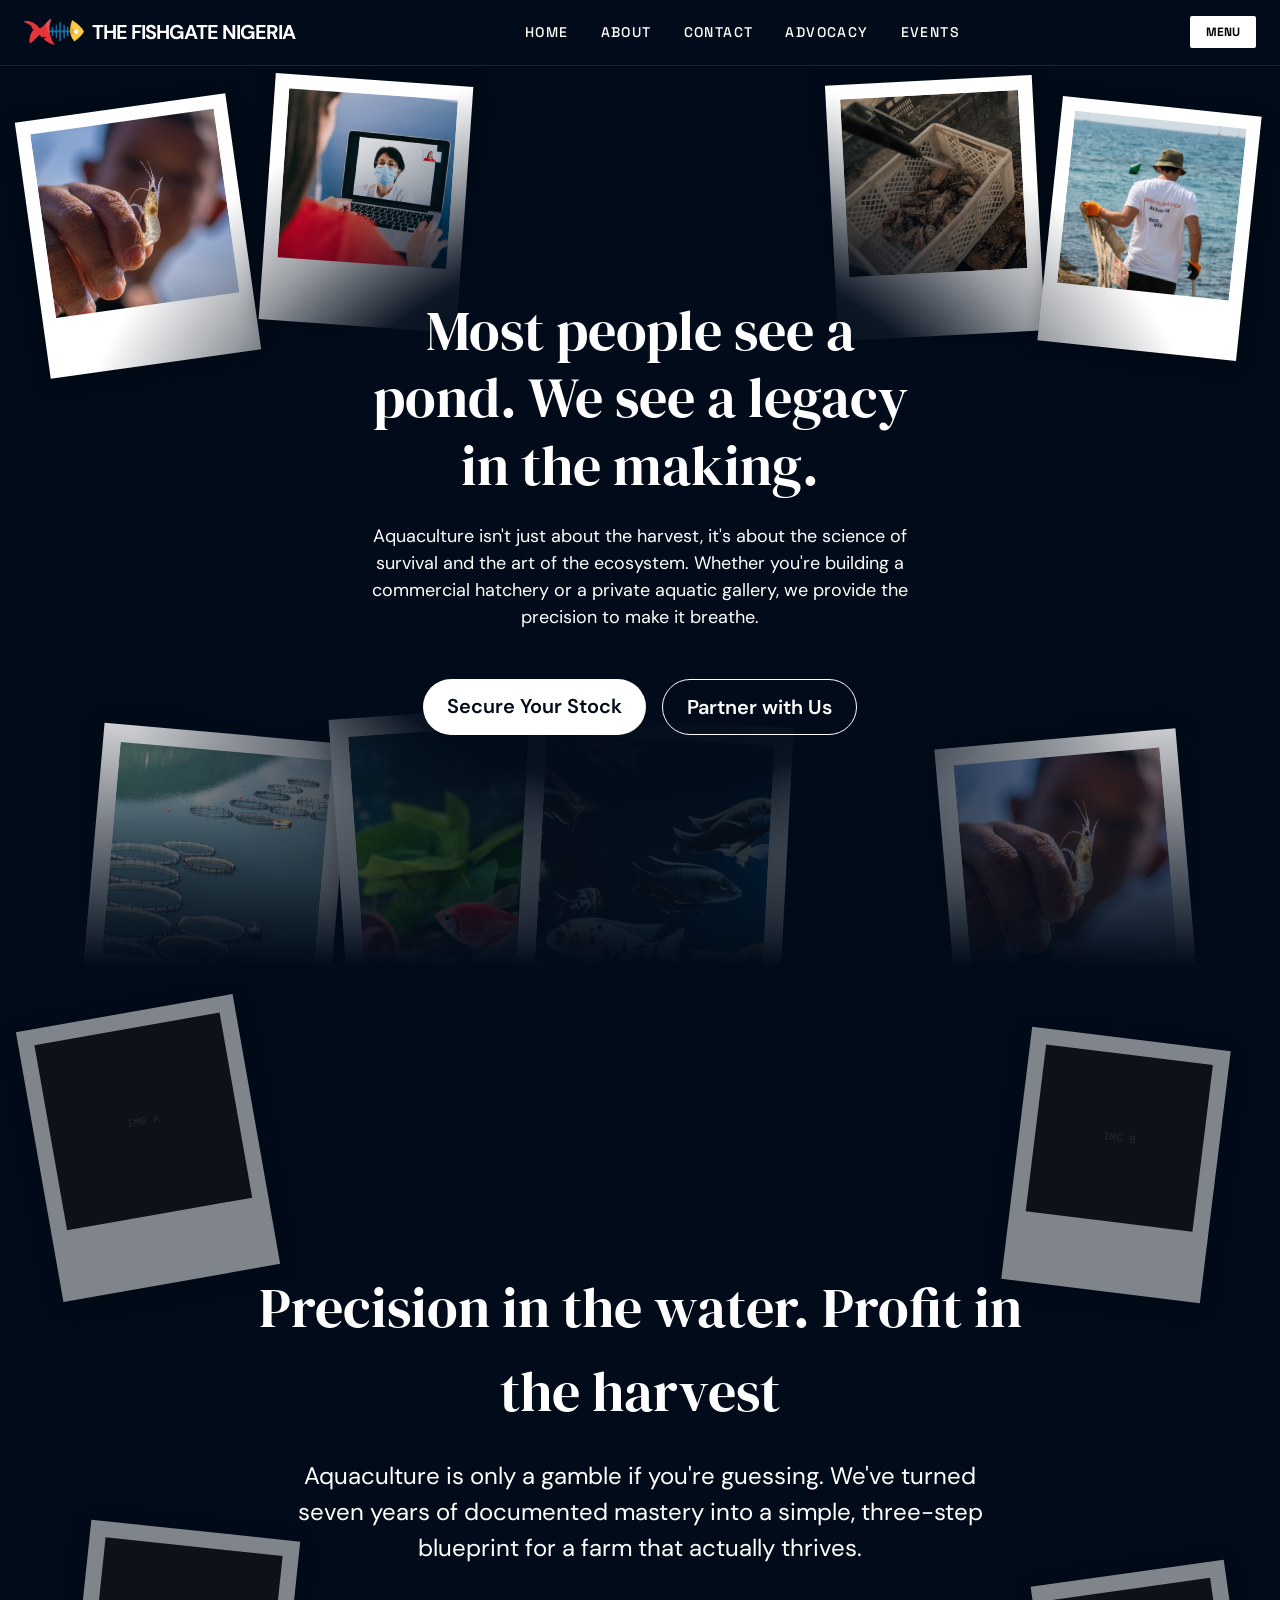
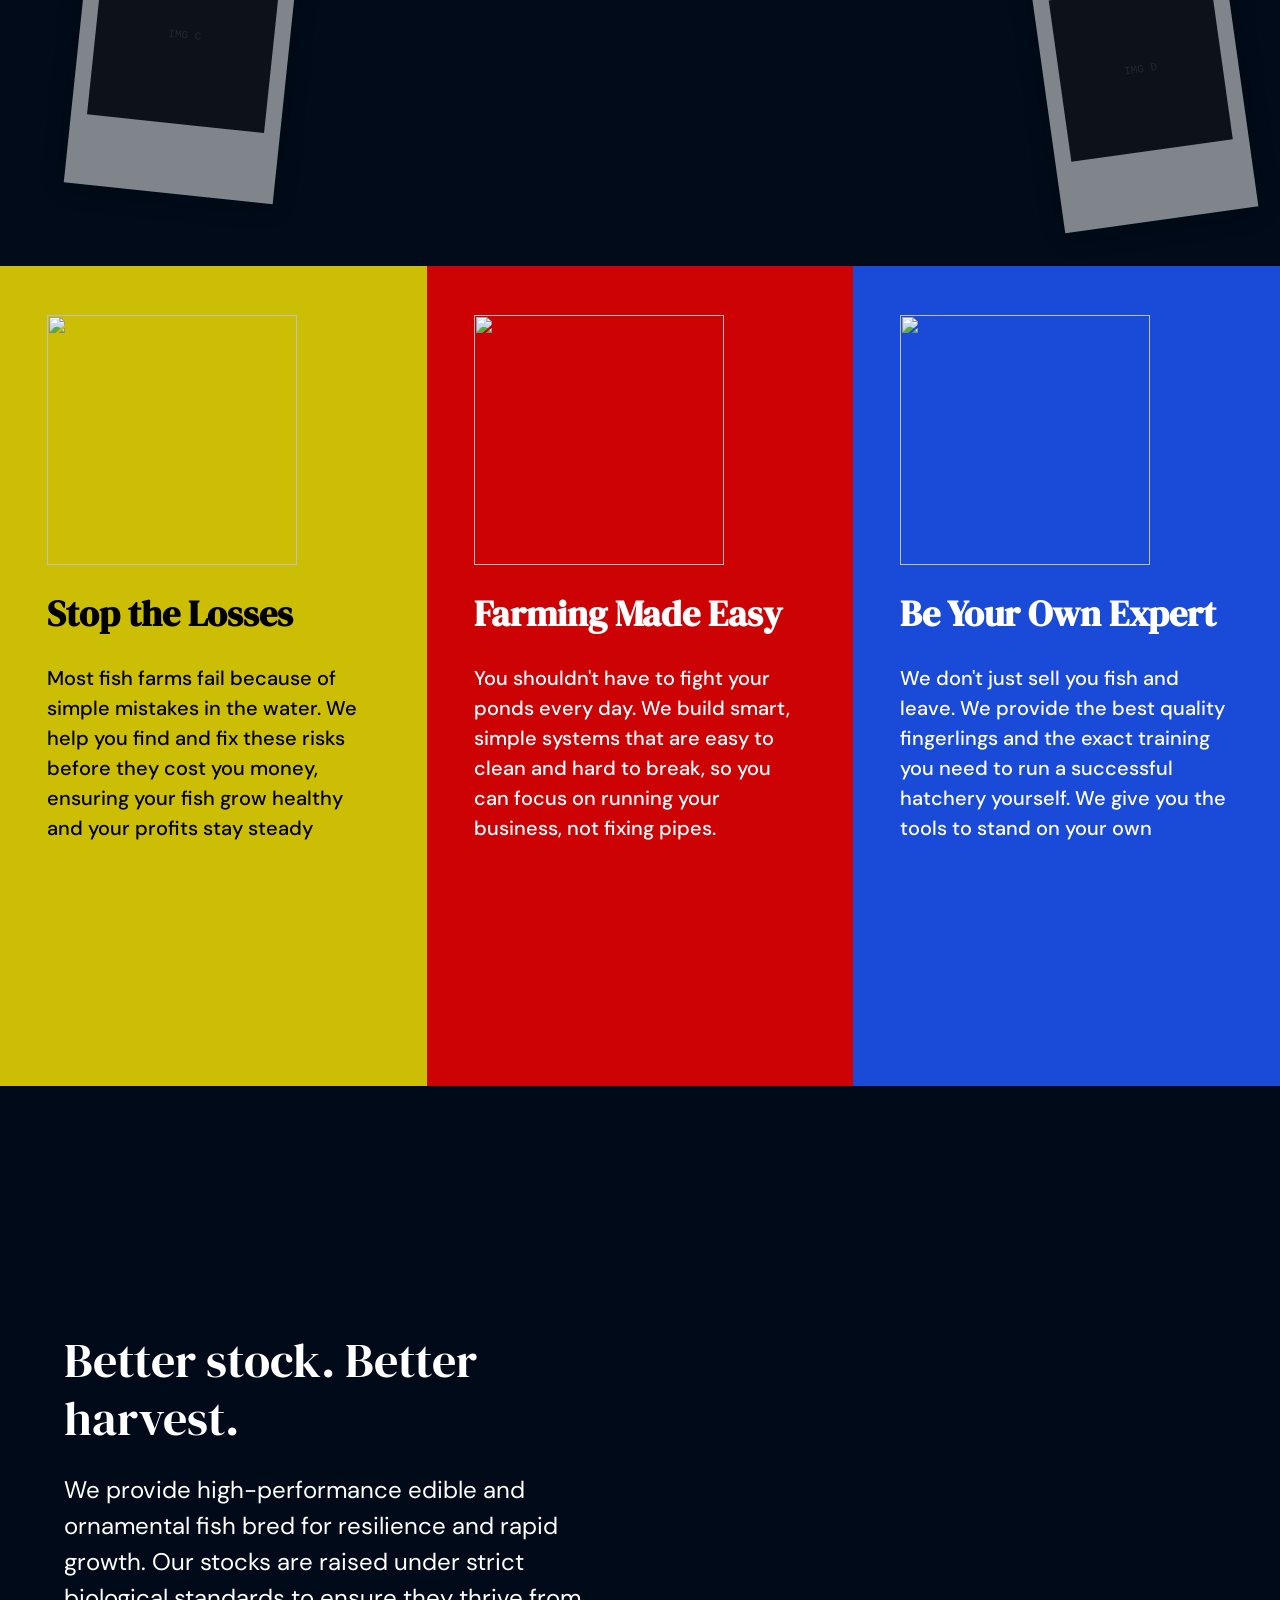
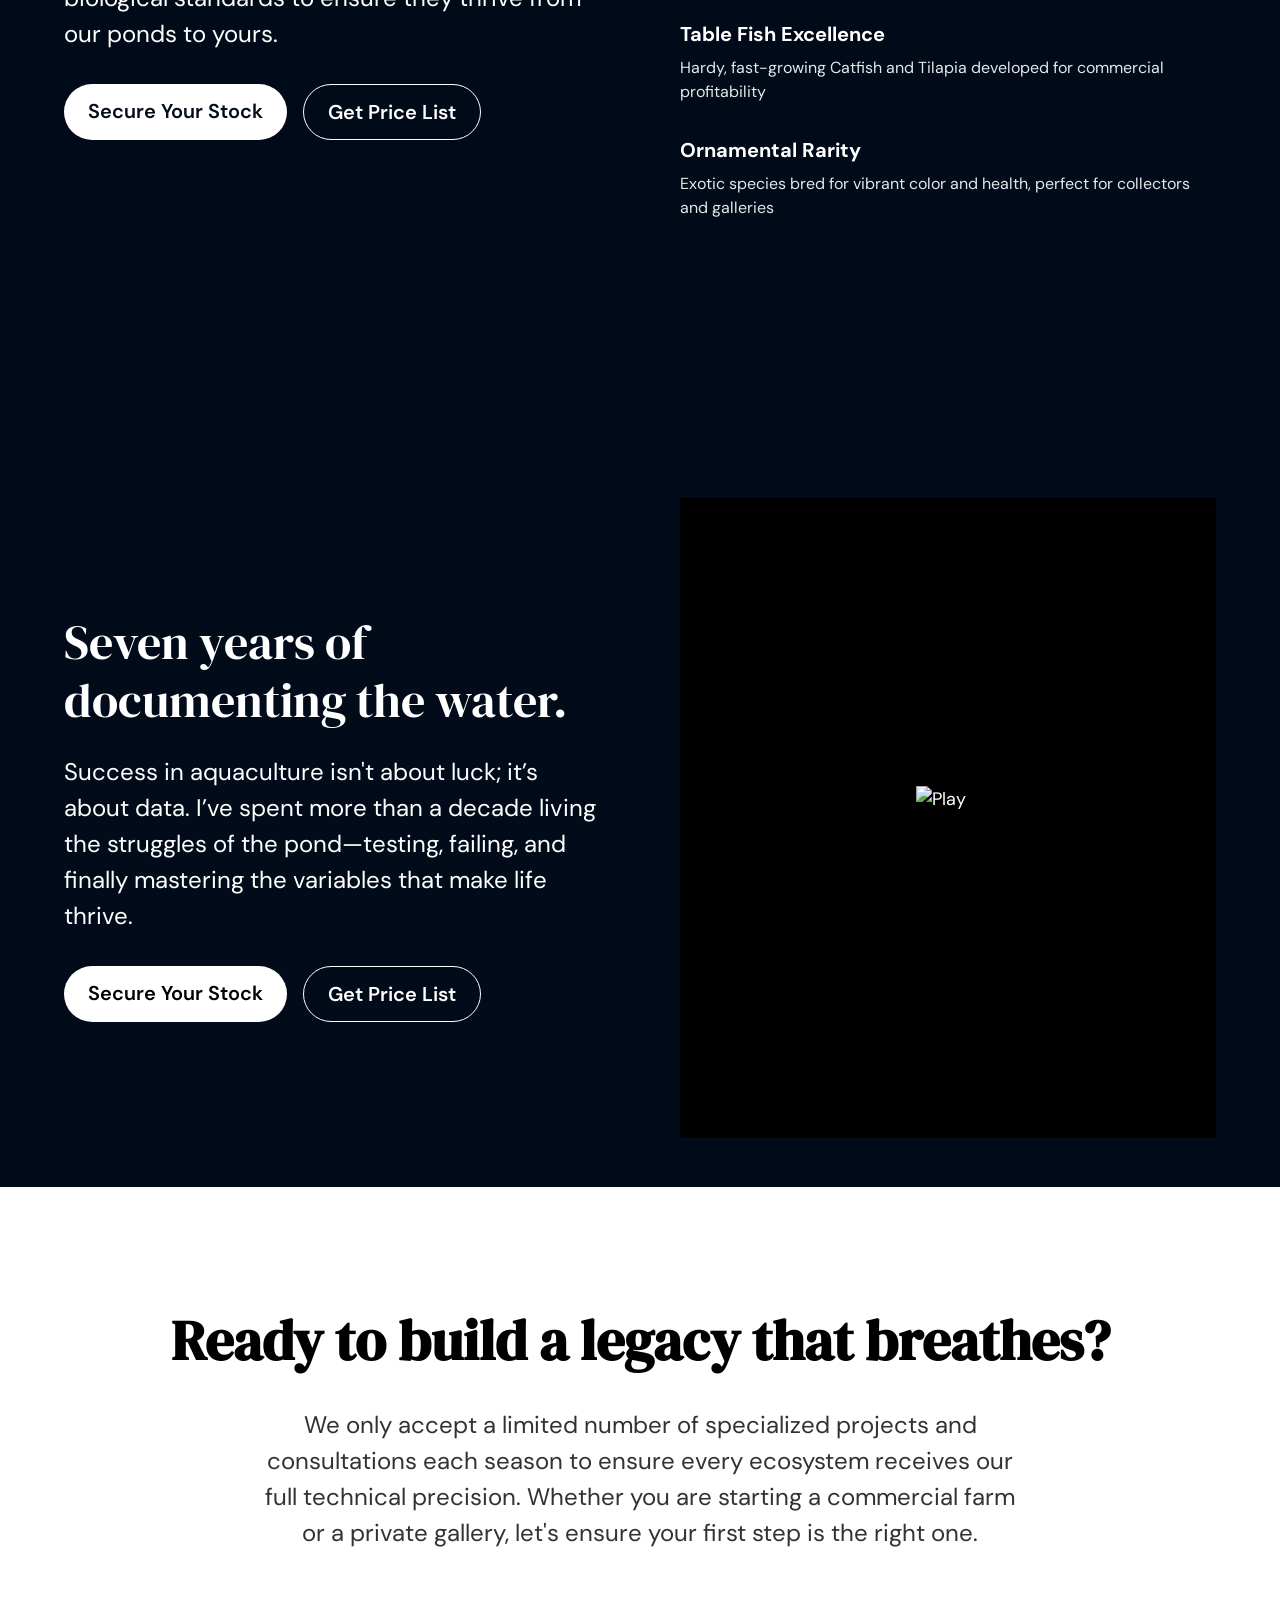
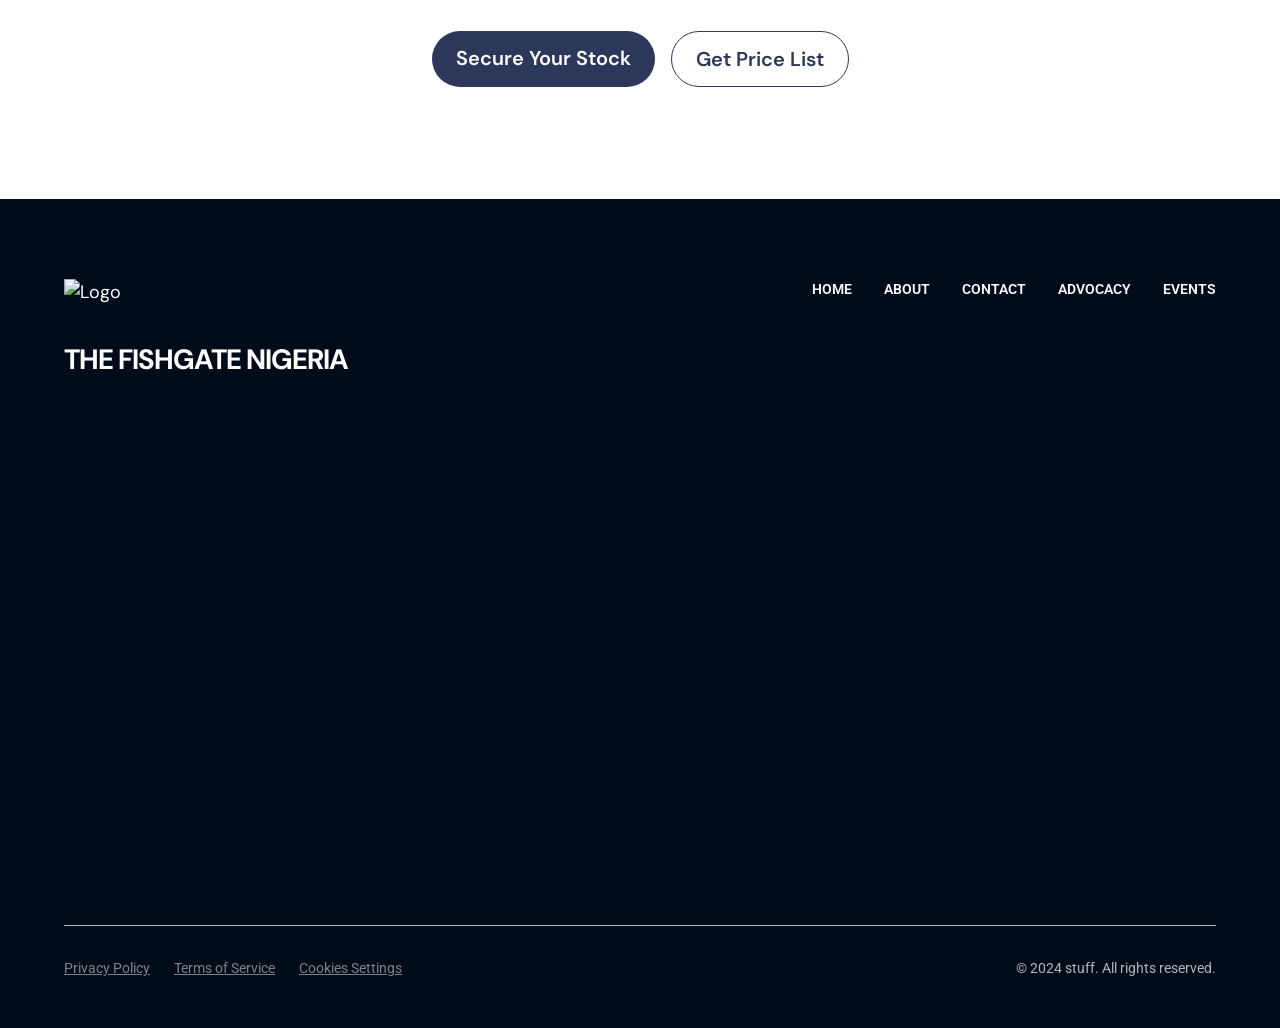
==== commit 24103ee1: "adding images" ====
--- a/index.html
+++ b/index.html
@@ -37,7 +37,7 @@
                 <div class="polaroid">
                     <div class="polaroid-img">
                         <!-- REPLACE WITH: <img src="assets/images/fish-1.jpg" alt=""> -->
-                        <span>IMG 1</span>
+                        <span><img src="fishgate visual assets/Placeholder Image 1.jpg" alt=""></span>
                     </div>
                 </div>
             </div>
@@ -45,7 +45,7 @@
             <div class="hero-float img-2">
                 <div class="polaroid">
                     <div class="polaroid-img">
-                        <span>IMG 2</span>
+                        <span><img src="fishgate visual assets/Image container-1.jpg" alt=""></span>
                     </div>
                 </div>
             </div>
@@ -53,7 +53,7 @@
             <div class="hero-float img-3">
                 <div class="polaroid">
                     <div class="polaroid-img">
-                        <span>IMG 3</span>
+                        <span><img src="fishgate visual assets/Image container.jpg" alt=""></span>
                     </div>
                 </div>
             </div>
@@ -61,7 +61,7 @@
             <div class="hero-float img-4">
                 <div class="polaroid">
                     <div class="polaroid-img">
-                        <span>IMG 4</span>
+                        <span><img src="fishgate visual assets/Placeholder Image 2.jpg" alt=""></span>
                     </div>
                 </div>
             </div>
@@ -69,7 +69,7 @@
             <div class="hero-float img-5">
                 <div class="polaroid">
                     <div class="polaroid-img">
-                        <span>IMG 5</span>
+                        <span><img src="fishgate visual assets/Placeholder Image 4.jpg" alt=""></span>
                     </div>
                 </div>
             </div>
@@ -77,7 +77,7 @@
             <div class="hero-float img-6">
                 <div class="polaroid">
                     <div class="polaroid-img">
-                        <span>IMG 6</span>
+                        <span><img src="fishgate visual assets/Placeholder Image 5.jpg" alt=""></span>
                     </div>
                 </div>
             </div>
@@ -85,7 +85,7 @@
             <div class="hero-float img-7">
                 <div class="polaroid">
                     <div class="polaroid-img">
-                        <span>IMG 7</span>
+                        <span><img src="fishgate visual assets/Placeholder Image 7.jpg" alt=""></span>
                     </div>
                 </div>
             </div>
@@ -93,7 +93,7 @@
             <div class="hero-float img-8">
                 <div class="polaroid">
                     <div class="polaroid-img">
-                        <span>IMG 8</span>
+                        <span><img src="fishgate visual assets/Placeholder Image 1.jpg" alt=""></span>
                     </div>
                 </div>
             </div>
